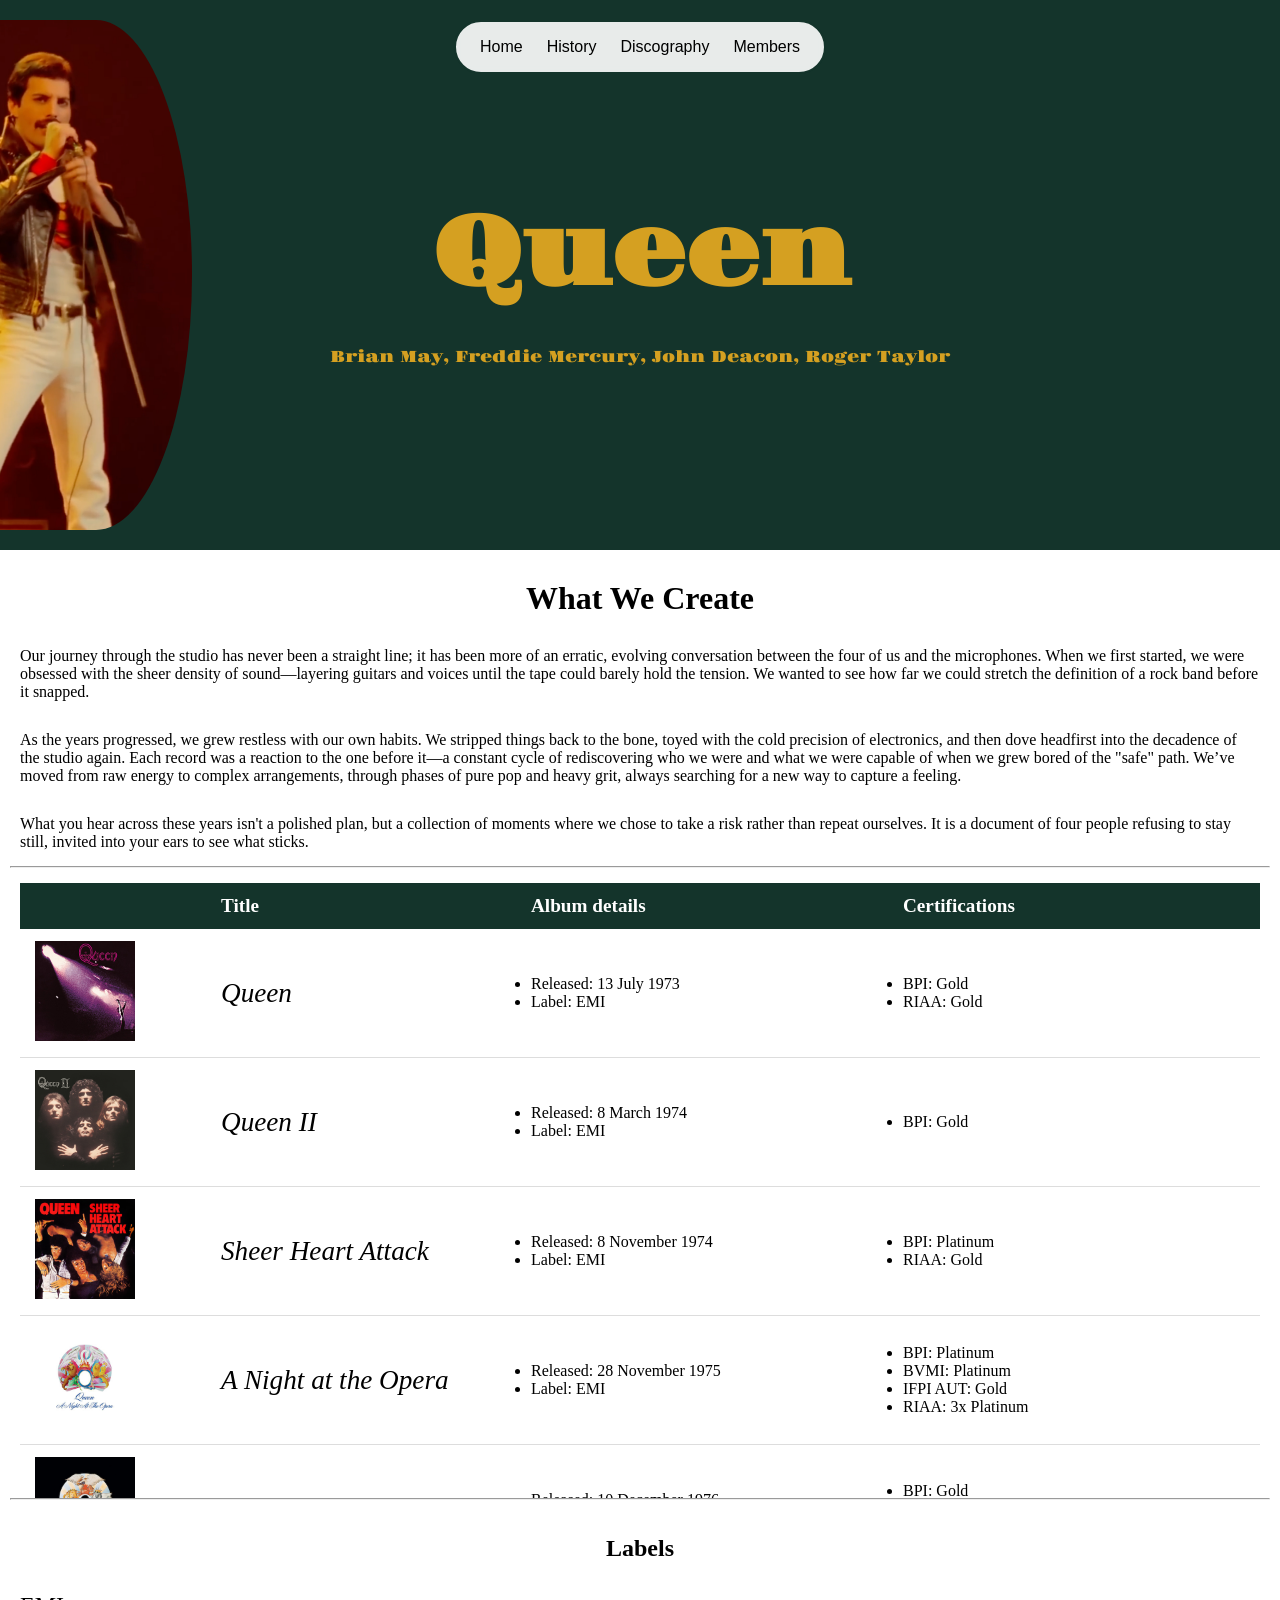
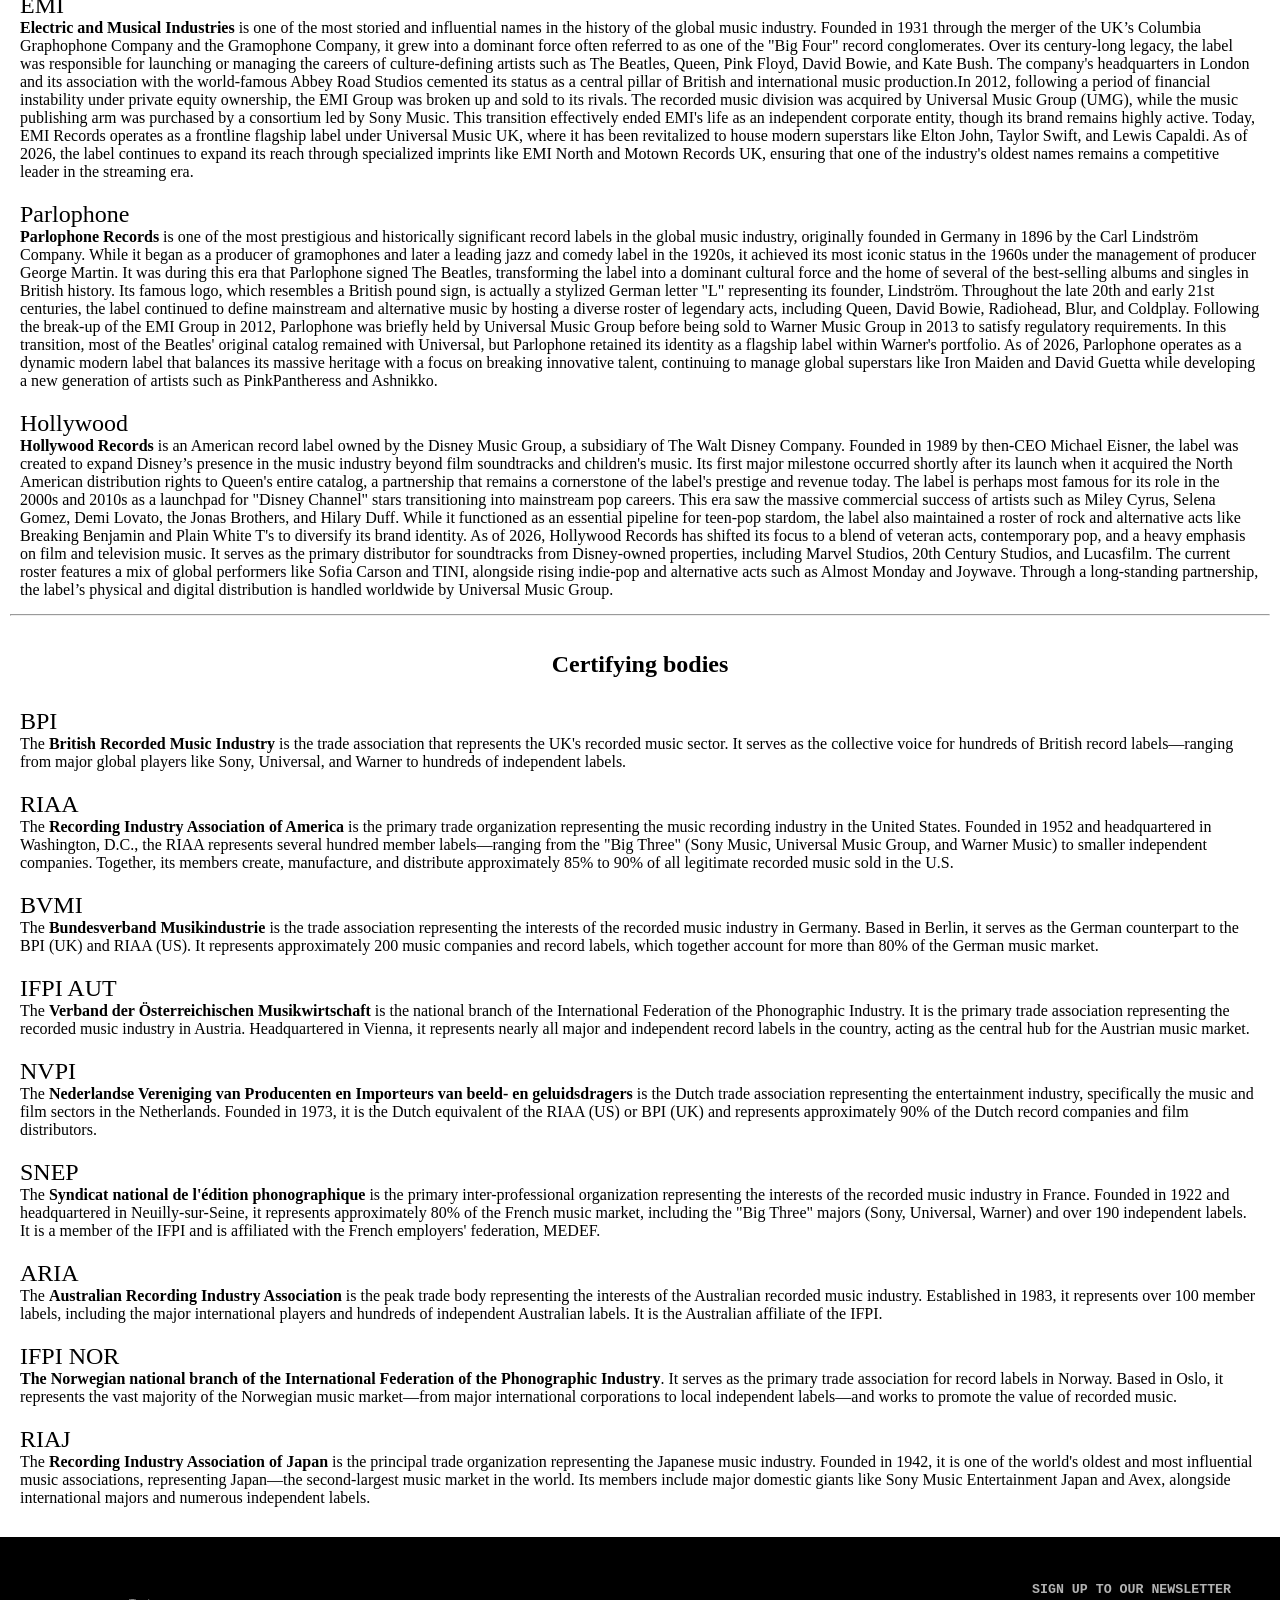
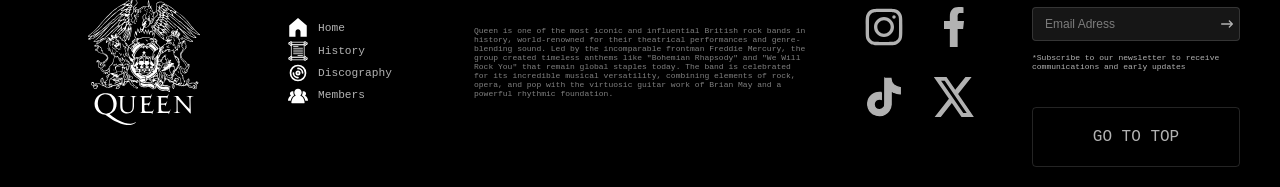
==== discography.html @ 7a5565c1 "History cotent added" ====
<!DOCTYPE html>
<html lang="en">

<head>
    <meta charset="UTF-8">
    <meta name="viewport" content="width=device-width, initial-scale=1.0">
    <link rel="stylesheet" href="css/hfnstyle.css">
    <link rel="stylesheet" href="css/disc.css">
    <link rel="shortcut icon" href="img/logo.svg" type="image/svg">
    <title>Home</title>
</head>

<body>
    <header id="top">
        <nav>
            <a href="index.html">Home</a>
            <a href="history.html">History</a>
            <a href="discography.html">Discography</a>
            <a href="members.html">Members</a>
        </nav>
        <div class="sideblock lstb">
            <video autoplay loop playsinline poster="img/lftposter.png">
                <source src="img/lft.webm" type="video/webm">
            </video>
        </div>
        <div id="headblock">
            <div id="centerheader">
                <h1 id="queen">
                    Queen
                </h1>
                <div class="headtxt">
                    Brian May, Freddie Mercury, John Deacon, Roger Taylor
                </div>
            </div>
        </div>
        <div class="sideblock rstb">
            <video autoplay loop playsinline poster="img/rgtposter.png">
                <source src="img/rgt.webm" type="video/webm">
            </video>
        </div>
    </header>
    <main>
        <h1 class="padding-element">What We Create</h1>
        <p class="padding-element">
            Our journey through the studio has never been a straight line; it has been more of an erratic, evolving
            conversation between the four of us and the microphones. When we first started, we were obsessed with the
            sheer density of sound—layering guitars and voices until the tape could barely hold the tension. We wanted
            to see how far we could stretch the definition of a rock band before it snapped.
        </p>
        <p class="padding-element">
            As the years progressed, we grew restless with our own habits. We stripped things back to the bone, toyed
            with the cold precision of electronics, and then dove headfirst into the decadence of the studio again. Each
            record was a reaction to the one before it—a constant cycle of rediscovering who we were and what we were
            capable of when we grew bored of the "safe" path. We’ve moved from raw energy to complex arrangements,
            through phases of pure pop and heavy grit, always searching for a new way to capture a feeling.
        </p>
        <p class="padding-element">
            What you hear across these years isn't a polished plan, but a collection of moments where we chose to take a
            risk rather than repeat ourselves. It is a document of four people refusing to stay still, invited into your
            ears to see what sticks.
        </p>
        <hr>
        <div class="padding-element table-wrapper">
            <table class="table__discography">
                <thead>
                    <tr>
                        <th></th>
                        <th>Title</th>
                        <th>Album details</th>
                        <th>Certifications</th>
                    </tr>
                </thead>
                <tbody>
                    <tr>
                        <td><img src="img/album_covers/queen.png" alt="Queen album cover" class="album_covers"></td>
                        <td><em>Queen</em></td>
                        <td>
                            <ul>
                                <li>Released: 13 July 1973</li>
                                <li>Label: <a href="#emi">EMI</a></li>
                            </ul>
                        </td>
                        <td>
                            <ul>
                                <li><a href="#bpi">BPI</a>: Gold</li>
                                <li><a href="#riaa">RIAA</a>: Gold</li>
                            </ul>
                        </td>
                    </tr>
                    <tr>
                        <td><img src="img/album_covers/queen2.jpg" alt="Queen 2 album cover" class="album_covers"></td>
                        <td><em>Queen II</em></td>
                        <td>
                            <ul>
                                <li>Released: 8 March 1974</li>
                                <li>Label: <a href="#emi">EMI</a></li>
                            </ul>
                        </td>
                        <td>
                            <ul>
                                <li><a href="#bpi">BPI</a>: Gold</li>
                            </ul>
                        </td>
                    </tr>
                    <tr>
                        <td><img src="img/album_covers/sheer_heart_attack.png" alt="Sheer Heart Attack album cover" class="album_covers"></td>
                        <td><em>Sheer Heart Attack</em></td>
                        <td>
                            <ul>
                                <li>Released: 8 November 1974</li>
                                <li>Label: <a href="#emi">EMI</a></li>
                            </ul>
                        </td>
                        <td>
                            <ul>
                                <li><a href="#bpi">BPI</a>: Platinum</li>
                                <li><a href="#riaa">RIAA</a>: Gold</li>
                            </ul>
                        </td>
                    </tr>
                    <tr>
                        <td><img src="img/album_covers/a_light_at_the_opera.png" alt="A Night at the Opera album cover" class="album_covers"></td>
                        <td><em>A Night at the Opera</em></td>
                        <td>
                            <ul>
                                <li>Released: 28 November 1975</li>
                                <li>Label: <a href="#emi">EMI</a></li>
                            </ul>
                        </td>
                        <td>
                            <ul>
                                <li><a href="#bpi">BPI</a>: Platinum</li>
                                <li><a href="#bvmi">BVMI</a>: Platinum</li>
                                <li><a href="#ifpiaut">IFPI AUT</a>: Gold</li>
                                <li><a href="#riaa">RIAA</a>: 3x Platinum</li>
                            </ul>
                        </td>
                    </tr>
                    <tr>
                        <td><img src="img/album_covers/a_day_at_the_races.jpg" alt="A Day at the Races album cover" class="album_covers"></td>
                        <td><em>A Day at the Races</em></td>
                        <td>
                            <ul>
                                <li>Released: 10 December 1976</li>
                                <li>Label: <a href="#emi">EMI</a></li>
                            </ul>
                        </td>
                        <td>
                            <ul>
                                <li><a href="#bpi">BPI</a>: Gold</li>
                                <li><a href="#bvmi">BVMI</a>: Gold</li>
                                <li><a href="#riaa">RIAA</a>: Platinum</li>
                            </ul>
                        </td>
                    </tr>
                    <tr>
                        <td><img src="img/album_covers/queen_news_of_the_world.png" alt="News of the World album cover" class="album_covers"></td>
                        <td><em>News of the World</em></td>
                        <td>
                            <ul>
                                <li>Released: 28 October 1977</li>
                                <li>Label: <a href="#emi">EMI</a></li>
                            </ul>
                        </td>
                        <td>
                            <ul>
                                <li><a href="#bpi">BPI</a>: Gold</li>
                                <li><a href="#bvmi">BVMI</a>: Platinum</li>
                                <li><a href="#nvpi">NVPI</a>: Platinum</li>
                                <li><a href="#riaa">RIAA</a>: 4x Platinum</li>
                                <li><a href="#snep">SNEP</a>: Gold</li>
                            </ul>
                        </td>
                    </tr>
                    <tr>
                        <td><img src="img/album_covers/jazz.png" alt="Jazz album cover" class="album_covers"></td>
                        <td><em>Jazz</em></td>
                        <td>
                            <ul>
                                <li>Released: 10 November 1978</li>
                                <li>Label: <a href="#emi">EMI</a></li>
                            </ul>
                        </td>
                        <td>
                            <ul>
                                <li><a href="#bpi">BPI</a>: Gold</li>
                                <li><a href="#bvmi">BVMI</a>: Gold</li>
                                <li><a href="#ifpiaut">IFPI AUT</a>: Gold</li>
                                <li><a href="#nvpi">NVPI</a>: Platinum</li>
                                <li><a href="#riaa">RIAA</a>: Gold</li>
                                <li><a href="#snep">SNEP</a>: Gold</li>
                            </ul>
                        </td>
                    </tr>
                    <tr>
                        <td><img src="img/album_covers/the_game.png" alt="The Game album cover" class="album_covers"></td>
                        <td><em>The Game</em></td>
                        <td>
                            <ul>
                                <li>Released: 30 June 1980</li>
                                <li>Label: <a href="#emi">EMI</a></li>
                            </ul>
                        </td>
                        <td>
                            <ul>
                                <li><a href="#bpi">BPI</a>: Gold</li>
                                <li><a href="#bvmi">BVMI</a>: Gold</li>
                                <li><a href="#ifpiaut">IFPI AUT</a>: Gold</li>
                                <li><a href="#nvpi">NVPI</a>: Gold</li>
                                <li><a href="riaa">RIAA</a>: 4x Platinum</li>
                            </ul>
                        </td>
                    </tr>
                    <tr>
                        <td><img src="img/album_covers/flash_gordon.png" alt="Flash Gordon album cover" class="album_covers"></td>
                        <td><em>Flash Gordon</em></td>
                        <td>
                            <ul>
                                <li>Released: 8 December 1980</li>
                                <li>Label: <a href="#emi">EMI</a></li>
                            </ul>
                        </td>
                        <td>
                            <ul>
                                <li><a href="#bpi">BPI</a>: Gold</li>
                            </ul>
                        </td>
                    </tr>
                    <tr>
                        <td><img src="img/album_covers/hot_space.png" alt="Hot Space album cover" class="album_covers"></td>
                        <td><em>Hot Space</em></td>
                        <td>
                            <ul>
                                <li>Released: 4 May 1982</li>
                                <li>Label: <a href="#emi">EMI</a></li>
                            </ul>
                        </td>
                        <td>
                            <ul>
                                <li><a href="#bpi">BPI</a>: Gold</li>
                                <li><a href="#ifpiaut">IFPI AUT</a>: Gold</li>
                                <li><a href="#riaa">RIAA</a>: Gold</li>
                            </ul>
                        </td>
                    </tr>
                    <tr>
                        <td><img src="img/album_covers/the_works.png" alt="The Works album cover" class="album_covers"></td>
                        <td><em>The Works</em></td>
                        <td>
                            <ul>
                                <li>Released: 27 February 1984</li>
                                <li>Label: <a href="#emi">EMI</a></li>
                            </ul>
                        </td>
                        <td>
                            <ul>
                                <li><a href="#bpi">BPI</a>: Platinum</li>
                                <li><a href="#bvmi">BVMI</a>: Platinum</li>
                                <li><a href="#ifpiaut">IFPI AUT</a>: Platinum</li>
                                <li><a href="#nvpi">NVPI</a>: Gold</li>
                                <li><a href="#riaa">RIAA</a>: Gold</li>
                            </ul>
                        </td>
                    </tr>
                    <tr>
                        <td><img src="img/album_covers/a_kind_of_magic.png" alt="A Kind of Magic album cover" class="album_covers"></td>
                        <td><em>A Kind of Magic</em></td>
                        <td>
                            <ul>
                                <li>Released: 2 June 1986</li>
                                <li>Label: <a href="#emi">EMI</a></li>
                            </ul>
                        </td>
                        <td>
                            <ul>
                                <li><a href="#bpi">BPI</a>: 2x Platinum</li>
                                <li><a href="#bvmi">BVMI</a>: 3x Gold</li>
                                <li><a href="#ifpiaut">IFPI AUT</a>: Platinum</li>
                                <li><a href="#riaa">RIAA</a>: Gold</li>
                                <li><a href="#snep">SNEP</a>: Gold</li>
                            </ul>
                        </td>
                    </tr>
                    <tr>
                        <td><img src="img/album_covers/the_miracle.png" alt="The Miracle album cover" class="album_covers"></td>
                        <td><em>The Miracle</em></td>
                        <td>
                            <ul>
                                <li>Released: 22 May 1989</li>
                                <li>Label: <a href="#parlophone">Parlophone</a></li>
                            </ul>
                        </td>
                        <td>
                            <ul>
                                <li><a href="#bpi">BPI</a>: Platinum</li>
                                <li><a href="#bvmi">BVMI</a>: Platinum</li>
                                <li><a href="#ifpiaut">IFPI AUT</a>: Gold</li>
                                <li><a href="#nvpi">NVPI</a>: Platinum</li>
                                <li><a href="#snep">SNEP</a>: Gold</li>
                            </ul>
                        </td>
                    </tr>
                    <tr>
                        <td><img src="img/album_covers/innuendo.png" alt="Innuendo album cover" class="album_covers"></td>
                        <td><em>Innuendo</em></td>
                        <td>
                            <ul>
                                <li>Released: 4 February 1991</li>
                                <li>Label: <a href="#parlophone">Parlophone</a>, <a href="#hollywood">Hollywood</a></li>
                            </ul>
                        </td>
                        <td>
                            <ul>
                                <li><a href="#bpi">BPI</a>: Platinum</li>
                                <li><a href="#bvmi">BVMI</a>: Platinum</li>
                                <li><a href="#ifpiaut">IFPI AUT</a>: Platinum</li>
                                <li><a href="#nvpi">NVPI</a>: Platinum</li>
                                <li><a href="#riaa">RIAA</a>: Gold</li>
                                <li><a href="#snep">SNEP</a>: Platinum</li>
                            </ul>
                        </td>
                    </tr>
                    <tr>
                        <td><img src="img/album_covers/madeinheaven.jpg" alt="Made in Heaven album cover" class="album_covers"></td>
                        <td><em>Made in Heaven</em></td>
                        <td>
                            <ul>
                                <li>Released: 6 November 1995</li>
                                <li>Label: <a href="#parlophone">Parlophone</a>, <a href="#hollywood">Hollywood</a></li>
                            </ul>
                        </td>
                        <td>
                            <ul>
                                <li><a href="#bpi">BPI</a>: 4x Platinum</li>
                                <li><a href="#aria">ARIA</a>: Platinum</li>
                                <li><a href="#bvmi">BVMI</a>: 3x Platinum</li>
                                <li><a href="#ifpiaut">IFPI AUT</a>: 2x Platinum</li>
                                <li><a href="#ifpinor">IFPI NOR</a>: Plaitinum</li>
                                <li><a href="#nvpi">NVPI</a>: 2x Platinum</li>
                                <li><a href="#riaa">RIAA</a>: Gold</li>
                                <li><a href="#riaj">RIAJ</a>: Platinum</li>
                                <li><a href="#snep">SNEP</a>: 2x Platinum</li>
                            </ul>
                        </td>
                    </tr>
                </tbody>
            </table>
        </div>
        <hr style="margin-bottom: 20px;">
        <h2 class="padding-element">Labels</h2>
        <dl class="padding-element">
            <dt id="emi">EMI</dt>
            <dd>
                <b>Electric and Musical Industries</b> is one of the most storied and influential names in the
                history of the global music industry. Founded in 1931 through the merger of the UK’s Columbia
                Graphophone Company and the Gramophone Company, it grew into a dominant force often referred to as one
                of the "Big Four" record conglomerates. Over its century-long legacy, the label was responsible for
                launching or managing the careers of culture-defining artists such as The Beatles, Queen, Pink Floyd,
                David Bowie, and Kate Bush. The company's headquarters in London and its association with the
                world-famous Abbey Road Studios cemented its status as a central pillar of British and international
                music production.In 2012, following a period of financial instability under private equity ownership,
                the EMI Group was broken up and sold to its rivals. The recorded music division was acquired by
                Universal Music Group (UMG), while the music publishing arm was purchased by a consortium led by Sony
                Music. This transition effectively ended EMI's life as an independent corporate entity, though its brand
                remains highly active. Today, EMI Records operates as a frontline flagship label under Universal Music
                UK, where it has been revitalized to house modern superstars like Elton John, Taylor Swift, and Lewis
                Capaldi. As of 2026, the label continues to expand its reach through specialized imprints like EMI North
                and Motown Records UK, ensuring that one of the industry's oldest names remains a competitive leader in
                the streaming era.
            </dd>
            <dt id="parlophone">Parlophone</dt>
            <dd>
                <b>Parlophone Records</b> is one of the most prestigious and historically significant record labels in the
                global music industry, originally founded in Germany in 1896 by the Carl Lindström Company. While it
                began as a producer of gramophones and later a leading jazz and comedy label in the 1920s, it achieved
                its most iconic status in the 1960s under the management of producer George Martin. It was during this
                era that Parlophone signed The Beatles, transforming the label into a dominant cultural force and the
                home of several of the best-selling albums and singles in British history. Its famous logo, which
                resembles a British pound sign, is actually a stylized German letter "L" representing its founder,
                Lindström. Throughout the late 20th and early 21st centuries, the label continued to define mainstream
                and alternative music by hosting a diverse roster of legendary acts, including Queen, David Bowie,
                Radiohead, Blur, and Coldplay. Following the break-up of the EMI Group in 2012, Parlophone was briefly
                held by Universal Music Group before being sold to Warner Music Group in 2013 to satisfy regulatory
                requirements. In this transition, most of the Beatles' original catalog remained with Universal, but
                Parlophone retained its identity as a flagship label within Warner's portfolio. As of 2026, Parlophone
                operates as a dynamic modern label that balances its massive heritage with a focus on breaking
                innovative talent, continuing to manage global superstars like Iron Maiden and David Guetta while
                developing a new generation of artists such as PinkPantheress and Ashnikko.
            </dd>
            <dt id="hollywood">Hollywood</dt>
            <dd>
                <b>Hollywood Records</b> is an American record label owned by the Disney Music Group, a subsidiary of The Walt
                Disney Company. Founded in 1989 by then-CEO Michael Eisner, the label was created to expand Disney’s
                presence in the music industry beyond film soundtracks and children's music. Its first major milestone
                occurred shortly after its launch when it acquired the North American distribution rights to Queen's
                entire catalog, a partnership that remains a cornerstone of the label's prestige and revenue today. The
                label is perhaps most famous for its role in the 2000s and 2010s as a launchpad for "Disney Channel"
                stars transitioning into mainstream pop careers. This era saw the massive commercial success of artists
                such as Miley Cyrus, Selena Gomez, Demi Lovato, the Jonas Brothers, and Hilary Duff. While it functioned
                as an essential pipeline for teen-pop stardom, the label also maintained a roster of rock and
                alternative acts like Breaking Benjamin and Plain White T's to diversify its brand identity. As of 2026,
                Hollywood Records has shifted its focus to a blend of veteran acts, contemporary pop, and a heavy
                emphasis on film and television music. It serves as the primary distributor for soundtracks from
                Disney-owned properties, including Marvel Studios, 20th Century Studios, and Lucasfilm. The current
                roster features a mix of global performers like Sofia Carson and TINI, alongside rising indie-pop and
                alternative acts such as Almost Monday and Joywave. Through a long-standing partnership, the label’s
                physical and digital distribution is handled worldwide by Universal Music Group.
            </dd>
        </dl>
        <hr style="margin-bottom: 20px;">
        <h2 class="padding-element">Certifying bodies</h2>
        <dl class="padding-element">
            <dt id="bpi">BPI</dt>
            <dd>The <b>British Recorded Music Industry</b> is the trade association that represents the UK's recorded
                music
                sector. It serves as the collective voice for hundreds of British record labels—ranging from major
                global players like Sony, Universal, and Warner to hundreds of independent labels.
            </dd>
            <dt id="riaa">RIAA</dt>
            <dd>
                The <b>Recording Industry Association of America</b> is the primary trade organization representing the
                music recording industry in the United States. Founded in 1952 and headquartered in Washington, D.C.,
                the RIAA represents several hundred member
                labels—ranging from the "Big Three" (Sony Music, Universal Music Group, and Warner Music) to smaller
                independent companies. Together, its members create, manufacture, and distribute approximately 85% to
                90% of all legitimate recorded music sold in the U.S.
            </dd>
            <dt id="bvmi">BVMI</dt>
            <dd>
                The <b>Bundesverband Musikindustrie</b> is the trade association representing the interests of the
                recorded music industry in Germany. Based in Berlin, it serves as the German counterpart to the BPI (UK)
                and RIAA (US). It represents
                approximately 200 music companies and record labels, which together account for more than 80% of the
                German music market.
            </dd>
            <dt id="ifpiaut">IFPI AUT</dt>
            <dd>
                The <b>Verband der Österreichischen Musikwirtschaft</b> is the national branch of the International
                Federation
                of the Phonographic Industry. It is the primary trade association representing the recorded music
                industry in Austria. Headquartered in Vienna, it represents nearly all major and independent record
                labels in the country,
                acting as the central hub for the Austrian music market.
            </dd>
            <dt id="nvpi">NVPI</dt>
            <dd>
                The <b>Nederlandse Vereniging van Producenten en Importeurs van beeld- en geluidsdragers</b> is the
                Dutch trade association representing the entertainment industry, specifically the music and film sectors
                in the Netherlands. Founded in 1973, it is the Dutch equivalent of the RIAA (US) or BPI (UK) and
                represents approximately
                90% of the Dutch record companies and film distributors.
            </dd>
            <dt id="snep">SNEP</dt>
            <dd>
                The <b>Syndicat national de l'édition phonographique</b> is the primary inter-professional organization
                representing the interests of the recorded music industry in France. Founded in 1922 and headquartered
                in Neuilly-sur-Seine, it represents approximately 80% of the French
                music market, including the "Big Three" majors (Sony, Universal, Warner) and over 190 independent
                labels. It is a member of the IFPI and is affiliated with the French employers' federation, MEDEF.
            </dd>
            <dt id="aria">ARIA</dt>
            <dd>
                The <b>Australian Recording Industry Association</b> is the peak trade body representing the interests
                of the Australian recorded music industry. Established in 1983, it represents over 100 member labels,
                including the major international players and
                hundreds of independent Australian labels. It is the Australian affiliate of the IFPI.
            </dd>
            <dt id="ifpinor">IFPI NOR</dt>
            <dd>
                <b>The Norwegian national branch of the International Federation of the Phonographic Industry</b>. It
                serves as
                the primary trade association for record labels in Norway. Based in Oslo, it represents the vast
                majority of the Norwegian music market—from major international
                corporations to local independent labels—and works to promote the value of recorded music.
            </dd>
            <dt id="riaj">RIAJ</dt>
            <dd>
                The <b>Recording Industry Association of Japan</b> is the principal trade organization representing the
                Japanese music industry. Founded in 1942, it is one of the world's oldest and most influential music
                associations, representing
                Japan—the second-largest music market in the world. Its members include major domestic giants like Sony
                Music Entertainment Japan and Avex, alongside international majors and numerous independent labels.
            </dd>
        </dl>
    </main>
    <footer>
        <div id="logo">
            <img src="img/logo.svg" alt="Queen Logo">
        </div>
        <div id="ftnav">
            <ul>
                <li>
                    <a href="index.html">Home</a>
                </li>
                <li>
                    <a href="history.html">History</a>
                </li>
                <li>
                    <a href="discography.html">Discography</a>
                </li>
                <li>
                    <a href="members.html">Members</a>
                </li>
            </ul>
        </div>
        <div id="ftxt">
            <p>Queen is one of the most iconic and influential British rock bands in history, world-renowned for their
                theatrical performances and genre-blending sound. Led by the incomparable frontman Freddie Mercury, the
                group created timeless anthems like "Bohemian Rhapsody" and "We Will Rock You" that remain global
                staples
                today. The band is celebrated for its incredible musical versatility, combining elements of rock, opera,
                and
                pop with the virtuosic guitar work of Brian May and a powerful rhythmic foundation.</p>
        </div>
        <div id="socialblock">
            <div id="socials">
                <a href="https://www.instagram.com/officialqueenmusic/" target="_blank">
                    <img src="img/logoinst.svg" alt="Icon Instagram">
                </a>
                <a href="https://www.facebook.com/Queen/" target="_blank">
                    <img src="img/logofacebook.svg" alt="Icon Facebook">
                </a>
                <a href="https://www.tiktok.com/@queenofficial" target="_blank">
                    <img src="img/logotiktok.svg" alt="Icon Tiktok">
                </a>
                <a href="https://x.com/QueenWillRock" target="_blank">
                    <img src="img/logox.svg" alt="Icon X">
                </a>
            </div>
        </div>
        <div id="endblock">
            <div id="emform">
                <form>
                    <h5 style="margin-bottom: 10px;">SIGN UP TO OUR NEWSLETTER</h5>
                    <div id="ebox">
                        <input id="emin" type="email" placeholder="Email Adress">
                        <button type="submit" id="embut">

                        </button>
                    </div>
                    <div id="emtext">*Subscribe to our newsletter to receive communications and early updates</div>
                </form>
            </div>
            <div id="backbut">
                <div style="width: fit-content; height: fit-content;">
                    <a href="#top">GO TO TOP</a>
                </div>
            </div>
        </div>
    </footer>
</body>

</html>
---- css/hfnstyle.css ----
@import url('https://fonts.googleapis.com/css2?family=Gravitas+One&display=swap');


main {
    font-family: Cambria, Cochin, Georgia, Times, 'Times New Roman', serif;
    padding: 15px 10px;
}


html {
    scroll-behavior: smooth;
}

* {
    margin: 0;
    padding: 0;
    box-sizing: border-box;
}

a {
    text-decoration: none;
    color: inherit;
}

button {
    background: none;
    border: none;
    cursor: pointer;
}

header {
    width: 100%;
    height: 550px;
    background-color: #14342B;
    padding: 20px 0;
    display: flex;
    justify-content: space-between;
}

#headblock {
    width: 50%;
    height: 100%;
    display: flex;
    justify-content: center;
}

.sideblock {
    width: 25%;
    height: 100%;
    display: flex;
    align-items: center;
    justify-content: center;
    overflow: hidden;
}

.lstb {
    border-radius: 0 80% 80% 0;
}

.rstb {
    border-radius: 80% 0 0 80%;
}

.sideblock video {
    width: 100%;
    height: 100%;
    object-fit: cover;
}

#centerheader {
    box-sizing: content-box;
    align-self: center;
    height: 40%;
    width: 100%;

}
#queen {
    color: #D5A021;
    font-family: 'Gravitas One', serif;
    display: flex;
    align-items: center;
    justify-content: center;
    height: 80%;
    width: 100%;
    font-size: 6em;
}

.headtxt {
    color: #D5A021;
    font-family: 'Gravitas One', serif;
    display: flex;
    align-items: center;
    justify-content: center;
    font-size: 1em;
    width: 100%;
    height: 20%;
    padding: 0 50px 0 50px;
    text-align: center;
}


nav {
    display: flex;
    position: fixed;
    align-items: center;
    gap: 24px;
    border-radius: 9999px;
    padding: 1em 24px;
    left: 50%;
    transform: translateX(-50%);
    font-family: 'Segoe UI', Verdana, sans-serif;
    background-color: rgb(255, 255, 255, 0.9);
    backdrop-filter: blur(4px);
    font-size: 1em;
    border-style: solid;
    border-width: 2px;
    border-color: #14342B;
    z-index: 1000;
}

footer {
    width: 100%;
    height: 200px;
    background-color: black;
    display: flex;
    padding: 20px 20px;
    justify-content: start;
    align-items: center;
    font-family: 'Courier New', Courier, monospace;
    color: #fff;
    flex-direction: row;
}

#logo {
    width: 15%;
    height: 100%;
    display: flex;
    align-items: center;
    justify-content: center;
    padding-left: 20px;
    padding-right: 20px;
}

#logo img {
    width: auto;
    height: 100%;
    object-fit: contain;
}

#ftnav {
    width: 15%;
    height: 100%;
    display: flex;
    align-items: center;
    padding-left: 20px;
    padding-right: 20px;
    line-height: 2.0;
    color: rgb(255, 255, 255, 0.7);
    font-size: 1em;
}

#ftnav li:hover {
    color: #fff;
}


#ftnav ul {
    list-style-type: none;
    padding: 0;
}

#ftnav li {
    position: relative;
    padding-left: 30px;
    display: flex;
    align-items: center;
}

#ftnav li::before {
    content: '';
    position: absolute;
    left: 0;
    height: 20px;
    width: 20px;
    background-size: contain;
    background-repeat: no-repeat;
    background-position: center;
}

#ftnav li:nth-child(1)::before {
    background-image: url(../img/nhome.svg);
}

#ftnav li:nth-child(2)::before {
    background-image: url(../img/nhistory.svg);
}

#ftnav li:nth-child(3)::before {
    background-image: url(../img/ndisc.svg);
}

#ftnav li:nth-child(4)::before {
    background-image: url(../img/nmembers.svg);
}

#ftxt {
    width: 30%;
    height: 100%;
    display: flex;
    align-items: center;
    text-align:start;
    justify-content: center;
    font-size: 0.7em;
    filter: invert(0.5);
    padding-left: 20px;
    padding-right: 20px;
}

#socialblock {
    width: 20%; 
    height: 100%; 
    display: flex; 
    align-items: center; 
    justify-content: center;
    padding-left: 20px;
    padding-right: 20px;
}

#socials {
    display: grid;
    grid-template-columns: repeat(2, 1fr);
    grid-template-rows: repeat(2, 1fr);
    gap: 40px;
    width: fit-content;
}

#socials a {
    display: flex;
    align-content: center;
    justify-content: center;
    width: 40px;
    height: 40px;
    margin: auto;
}

#socials img {
    width: 100%;
    height: 100%;
    filter: invert(0.3);
    transition: filter 0.3s ease;
}

#socials img:hover {
    filter: invert(0);
}

#endblock {
    display: flex;
    align-items: center;
    justify-content: center;
    flex-direction:column;
    height: 100%;
    width: 20%;
    padding-right: 20px;
    padding-left: 20px;
    filter: invert(0.3);
}

#emform {
    display: flex;
    align-items: center;
    justify-content: center;
    height: 70%;
    width: 100%;
}

#emtext {
    font-size: 0.5em;
    object-fit:fill;
}

#backbut {
    display: flex;
    align-items: center;
    justify-content: center;
    height: 30%;
    width: 100%;
    border: 1px solid #ffffff33;
    border-radius: 4px;
    margin-top: 10px;
}

#ebox {
    background: #ffffff1f;
    border: 1px solid #ffffff33;
    border-radius: 4px;
    margin-bottom: 12px;
    display: flex;
    width: 100%;
    align-items: center;
}

#emin {
    padding: 9px 0 9px 12px;
    font-size: 12px;
    color: #fff;
    width: 100%;
    position: relative;
    background-color: transparent;
    border: 0;
}

#embut {
    padding: 10px 12px;
    color: transparent;
    content: '';
    display: block;
    background: url(../img/arrow-right-mini.svg);
    background-position: center;
    background-repeat: no-repeat;
    transition: all 0.3s ease;
}

#embut:hover {
    filter: invert(0.5);
    scale: 1.2;
}

nav a {
    color: black;
    transition: all 0.2s ease;
}

nav a:hover {
    scale: 1.05;
}






@media (max-width: 1300px) {
    #headblock {
        width: 70%;
    }
    .sideblock {
        width: 15%
    }
    footer {
        height: 250px;
    }
    #logo {
        height: 60%;
        width: 20%;
    }
    #ftxt {
        width: 30%;
        font-size: 0.5em;
    }
    #socialblock {
        width: 15%;
    }
    #ftnav {
        font-size: 0.7em;
    }
    #socials {
        gap: 30px
    }
}

@media (max-width: 1000px) {
    #socials {
        grid-template-columns: repeat(1, 1fr);
        gap: 20px;
    }
    #socials a {
        width: 30px;
        height: 30px;
    }
    #ftnav {
        width: 20%;
    }
    #ftext {
        width: 25%;
    }
}

@media (max-width: 768px) {
    header {
        height: 500px;
    }
    #queen {
        font-size: 3.5em;
    }
    .headtxt {
        font-size: 0.7em;
    }
    nav {
        font-size: 0.8em;
    }

    footer {
        height: auto;
        display: grid;
        grid-template-columns: 1fr 1fr 1fr 1fr;
        grid-template-areas: 
            "logo nav soc end"
            "text text text text";
        padding: 10px 10px;
        justify-content: center;
    }
    #logo {
        width: 100%;
        height: auto;
        padding: 10px 10px;
        justify-content: center;
        grid-area: logo;
    }
    #logo img {
        height:90px;
        width: auto;
    }
    #ftnav {
        width: 100%;
        height: auto;
        padding: 10px 10px;
        grid-area: nav;
        font-size: 0.8em;
    }
    #ftxt {
        width: 100%;
        height: auto;
        padding: 10px 10px;
        grid-area: text;
        font-size: 0.6em;
    }
    #socialblock {
        width: 100%;
        height: auto;
        padding: 10px 10px;
        grid-area: soc;
    }
    #socials {
        grid-template-columns: repeat(2, 1fr);
        gap: 25px;
    }
    #socials a {
        width: 30px;
        height: 30px;
    }
    #endblock {
        width: 100%;
        height: auto;
        padding: 10px 10px;
        grid-area: end;
    }
}

@media (max-width: 480px) {
    header {
        height: 200px;
    }
    #queen {
        font-size: 2em;
    }
    .headtxt {
        font-size: 0.5em;
        padding: 0 10px 0 10px;
    }
    .sideblock {
        display: none;
    }
    #headblock {
        width: 100%; 
        height: 70%;
        margin-top: 10%;
    }
    nav {
        font-size: 0.6em;
    }
    #centerheader {
        height: 60%;
    }
    footer {
        height: auto;
        display: grid;
        grid-template-columns: 1fr 1fr;
        grid-template-areas: 
            "logo nav"
            "end soc"
            "text text";
        padding: 10px 10px;
        justify-content: center;
    }
    #logo {
        width: 100%;
        height: auto;
        padding: 10px 10px;
        justify-content: center;
        grid-area: logo;
    }
    #logo img {
        height:90px;
        width: auto;
    }
    #ftnav {
        width: 100%;
        height: auto;
        padding: 10px 10px;
        grid-area: nav;
        font-size: 0.8em;
    }
    #ftxt {
        width: 100%;
        height: auto;
        padding: 10px 10px;
        grid-area: text;
        font-size: 0.6em;
    }
    #socialblock {
        width: 100%;
        height: auto;
        padding: 10px 10px;
        grid-area: soc;
    }
    #socials {
        grid-template-columns: repeat(2, 1fr);
        gap: 35px;
    }
    #socials a {
        width: 30px;
        height: 30px;
    }
    #endblock {
        width: 100%;
        height: auto;
        padding: 10px 10px;
        grid-area: end;
    }
}
---- css/disc.css ----
main .padding-element {
    padding: 15px 10px;
}

main h1, h2 {
    text-align: center;
}

.table-wrapper {
    height: 70vh;
    overflow-x: auto;
}

.table__discography {
    border-collapse: collapse;
    table-layout: fixed;
    width: 100%;
    min-width: 400px;
}

.table__discography thead tr {
    background-color: #14342B; 
    color: #ffffff;
    text-align: left;
    font-size: 1.2rem;
    font-weight: bold;
}

.table__discography th,
.table__discography td {
    padding: 12px 15px; 
}

.table__discography tbody tr {
    border-bottom: 1px solid #dddddd; 
}

.table__discography tbody tr, img {
    transition: all 0.4s ease;
}

.table__discography tbody tr:hover {
    background-color: #E1E2EF;
    cursor: pointer;
}

.table__discography tbody tr:hover img {
    scale: 1.15;
}

.table__discography td:nth-child(2) {
    font-size: 1.7rem;
}

.table__discography a:hover {
    text-decoration: underline;
}

.table__discography th:nth-child(1) { width: 15%; } 
.table__discography th:nth-child(2) { width: 25%; } 
.table__discography th:nth-child(3) { width: 30%; } 
.table__discography th:nth-child(4) { width: 30%; } 

dt {
    font-size: 1.5rem;
}

dd {
    padding-bottom: 20px;
}

dd:last-of-type {
    padding: 0;
}

dt[id] {
    scroll-margin-top: 200px; 
}

.album_covers {
    width: 100px;
    height: 100px;
}
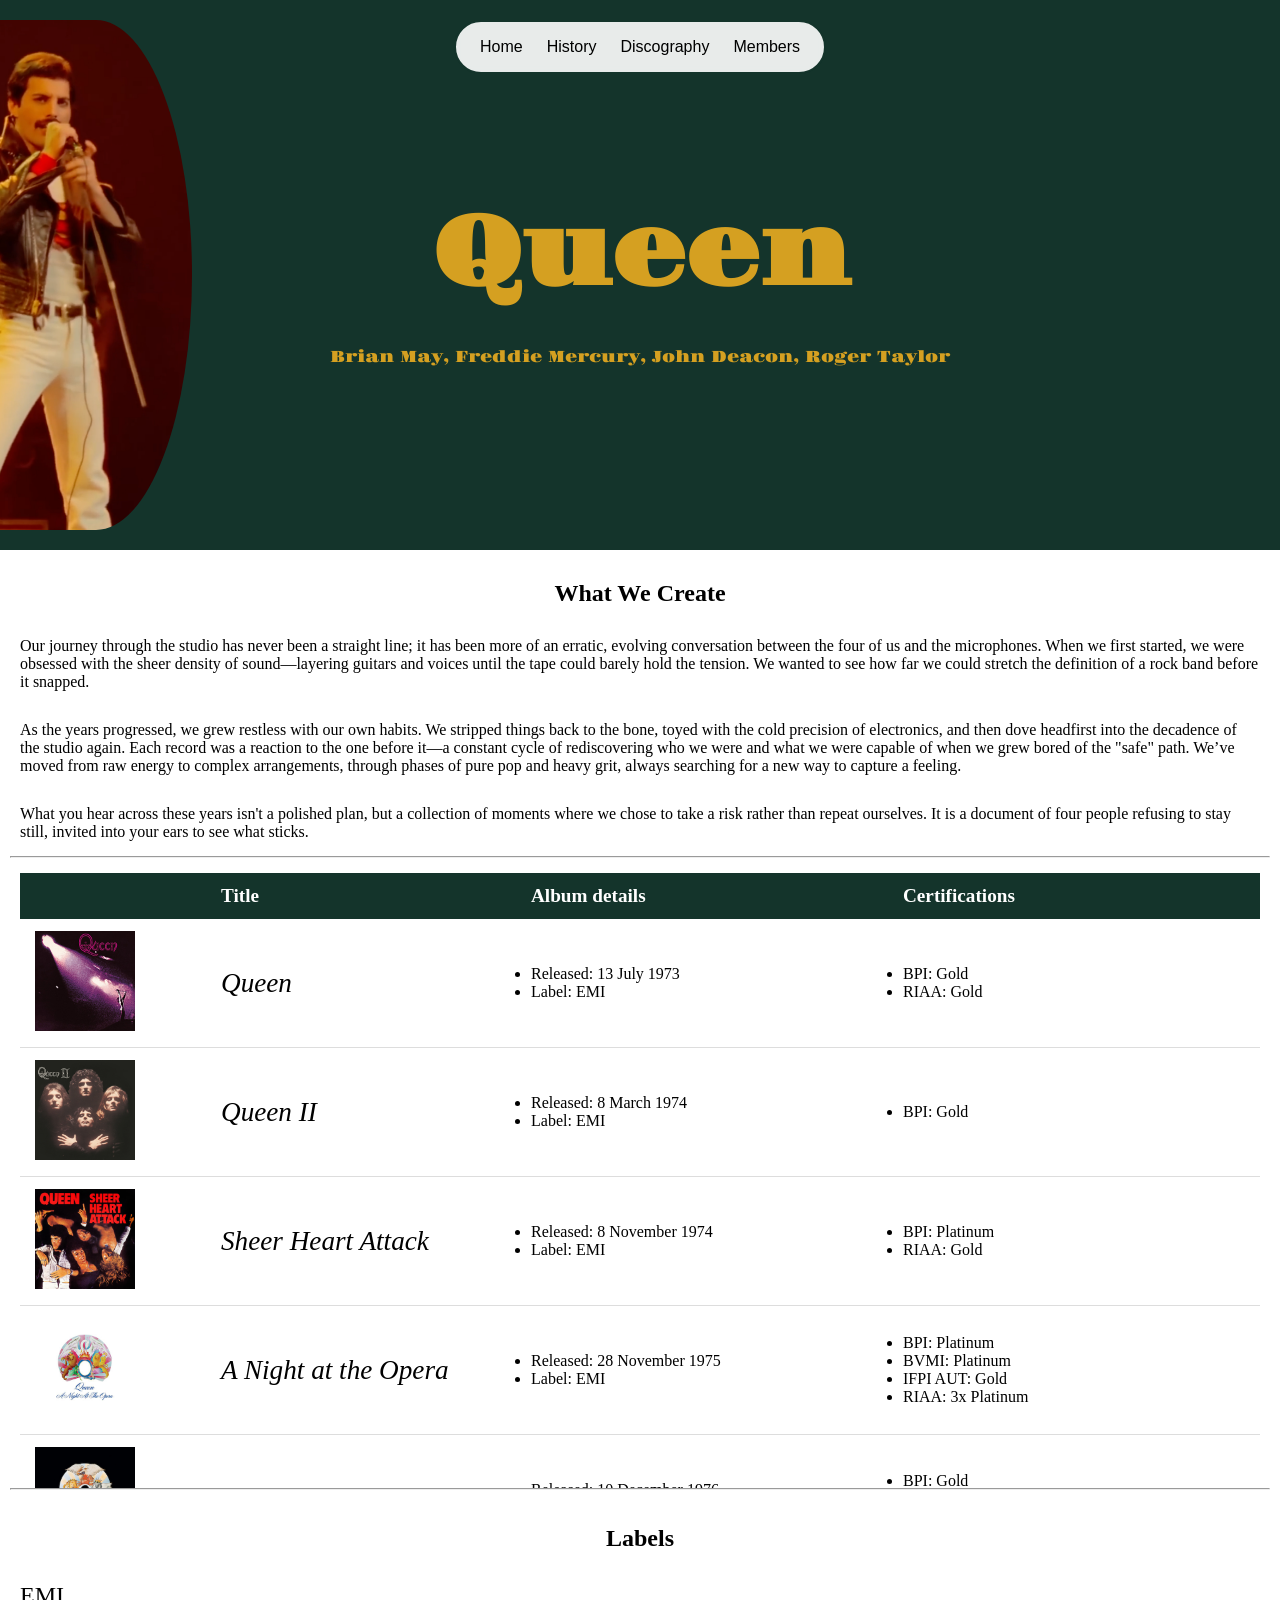
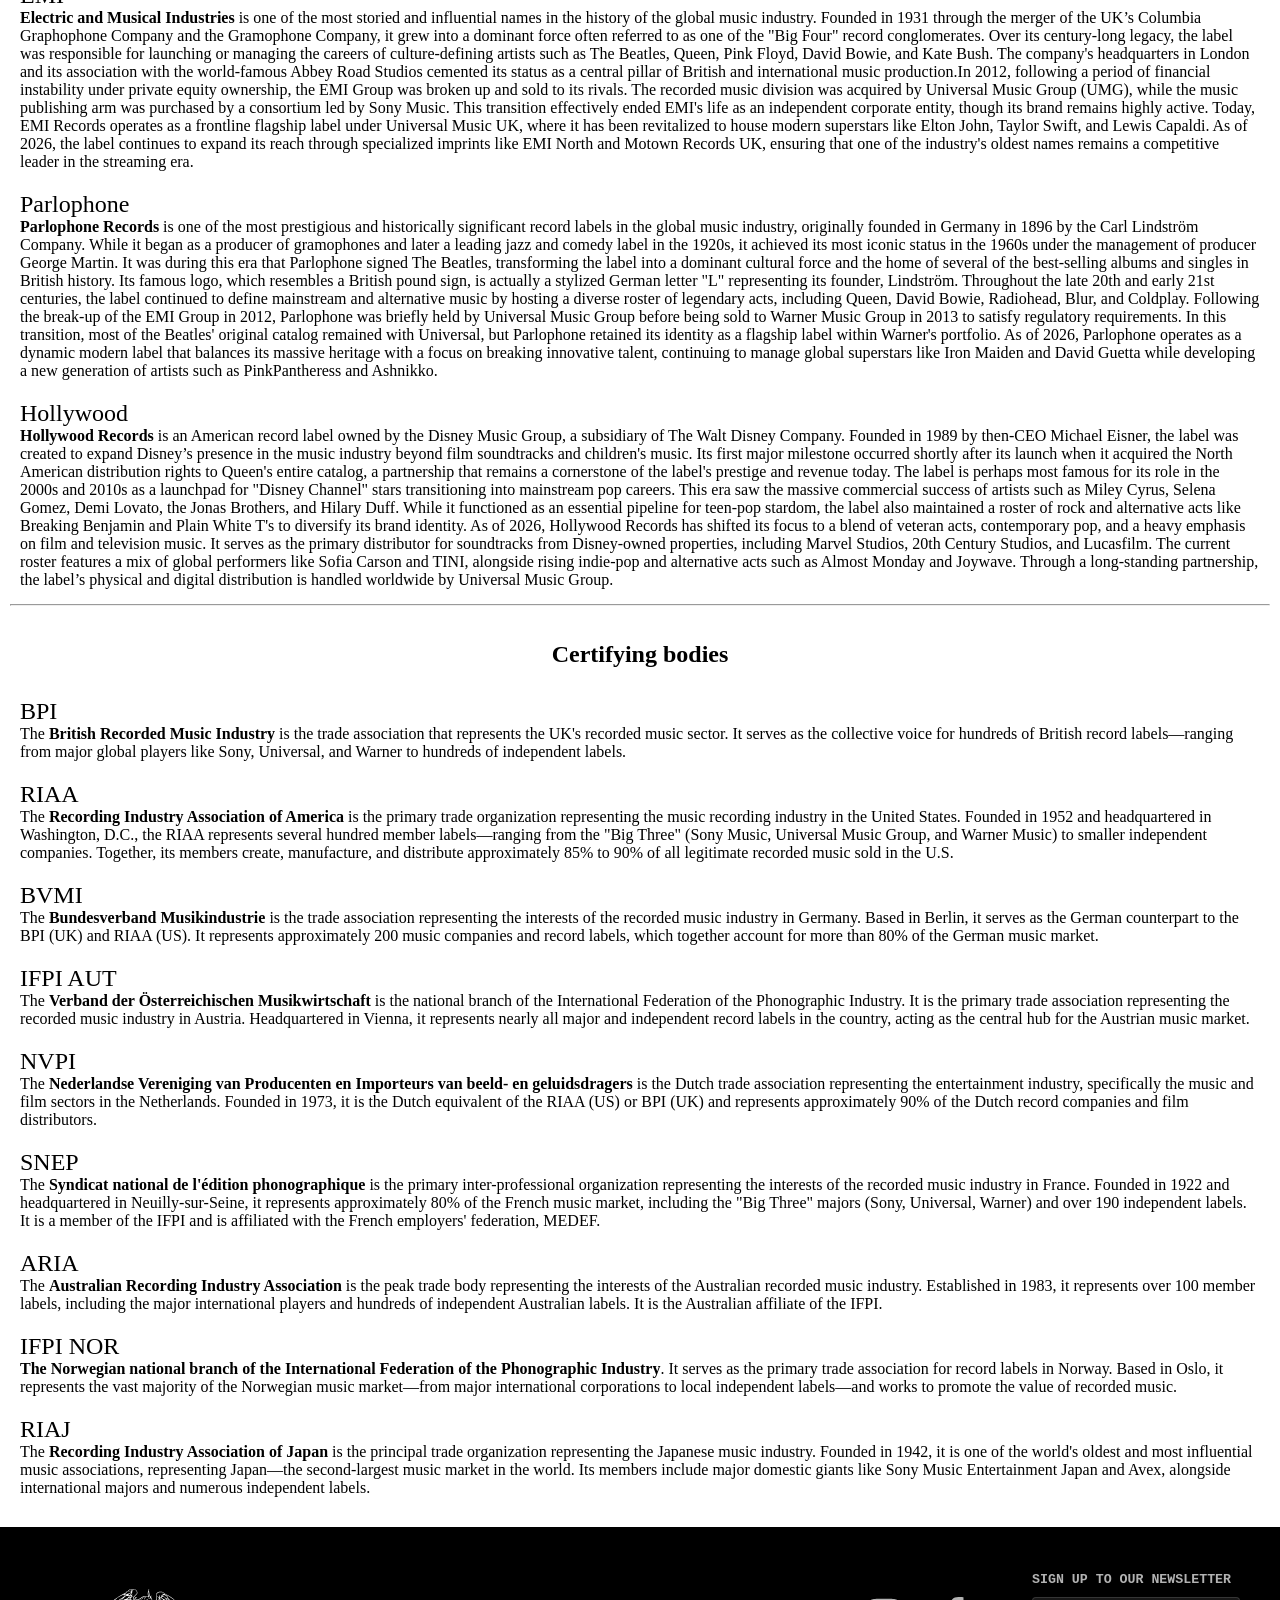
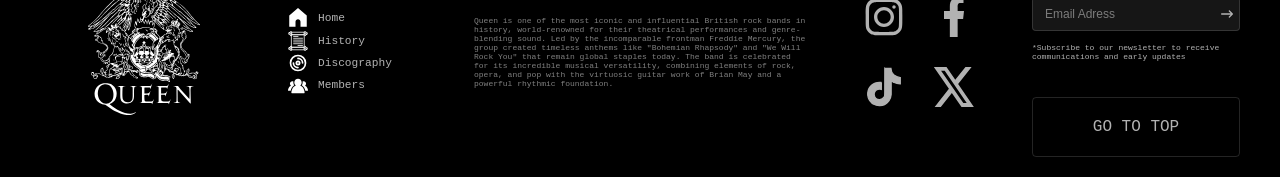
==== commit bf8590f5: "SEO edits ('h1' problem)" ====
--- a/discography.html
+++ b/discography.html
@@ -40,7 +40,7 @@
         </div>
     </header>
     <main>
-        <h1 class="padding-element">What We Create</h1>
+        <h2 class="padding-element">What We Create</h2>
         <p class="padding-element">
             Our journey through the studio has never been a straight line; it has been more of an erratic, evolving
             conversation between the four of us and the microphones. When we first started, we were obsessed with the
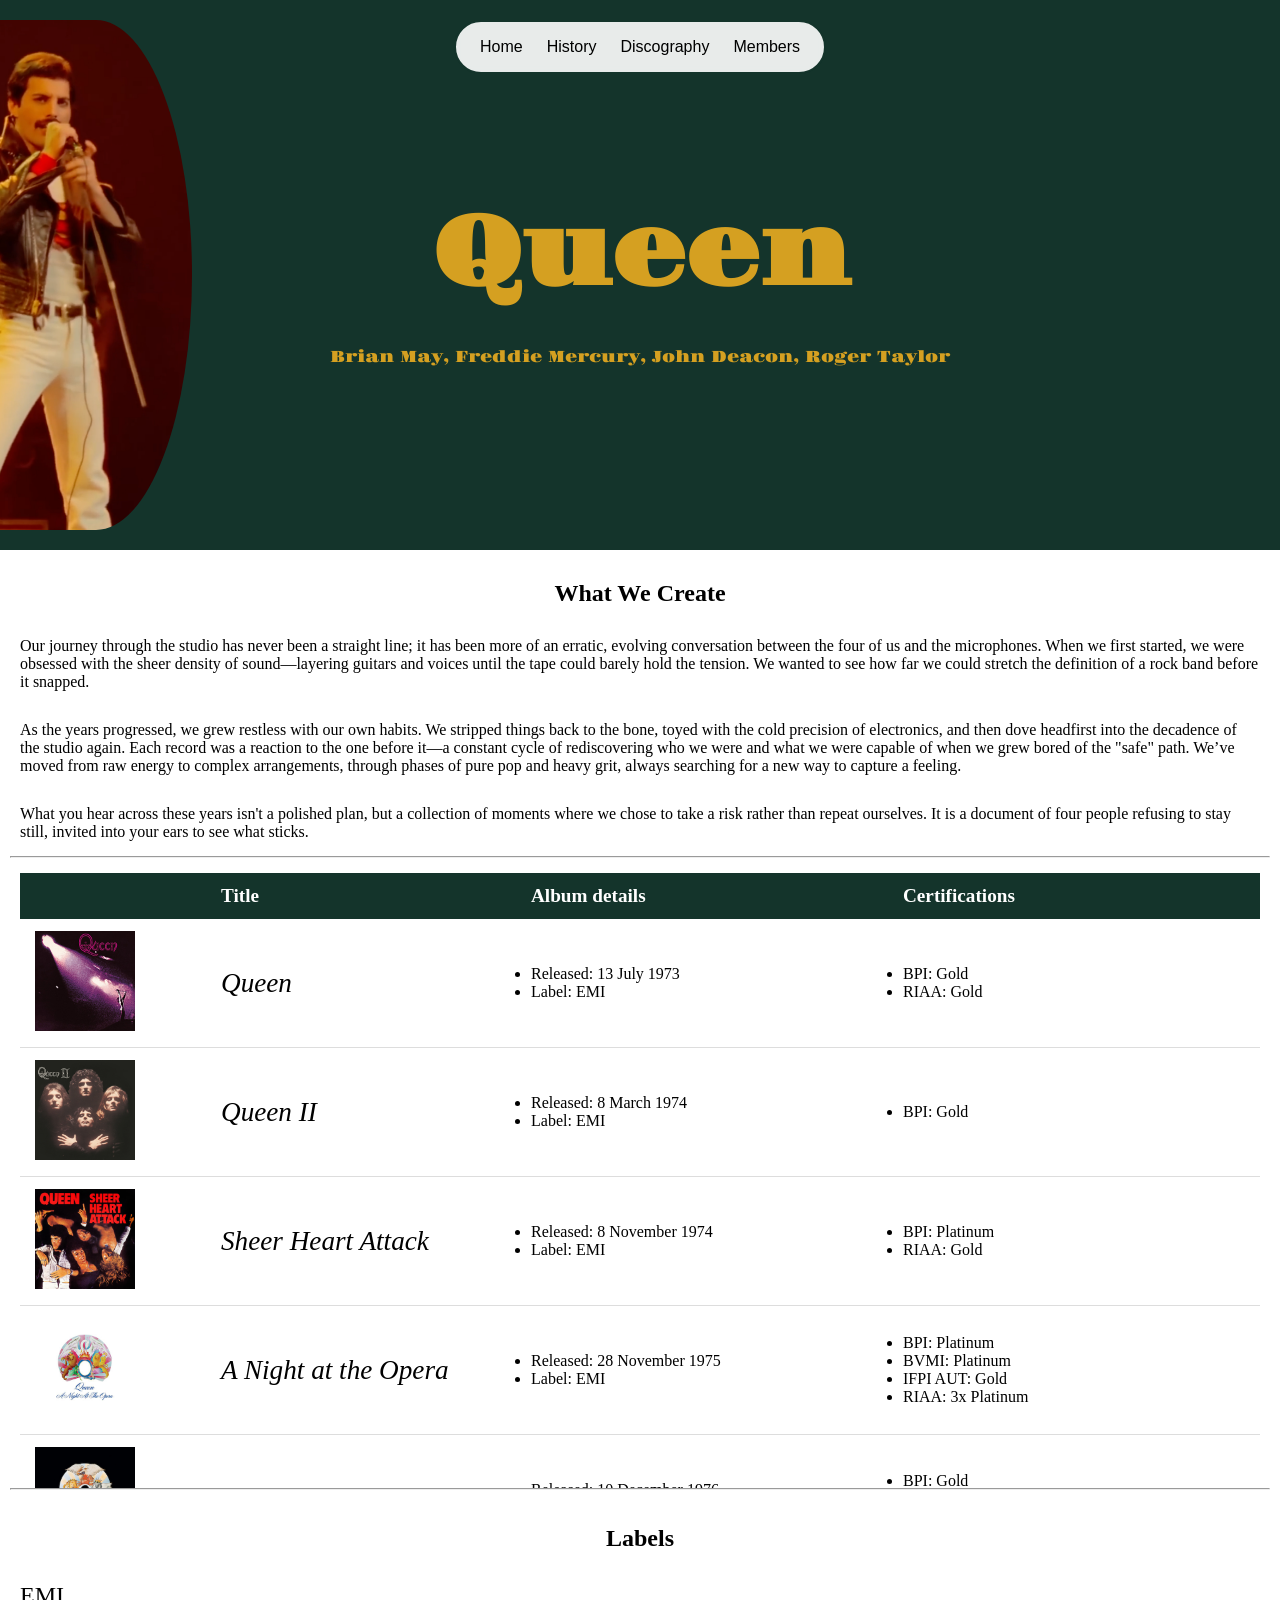
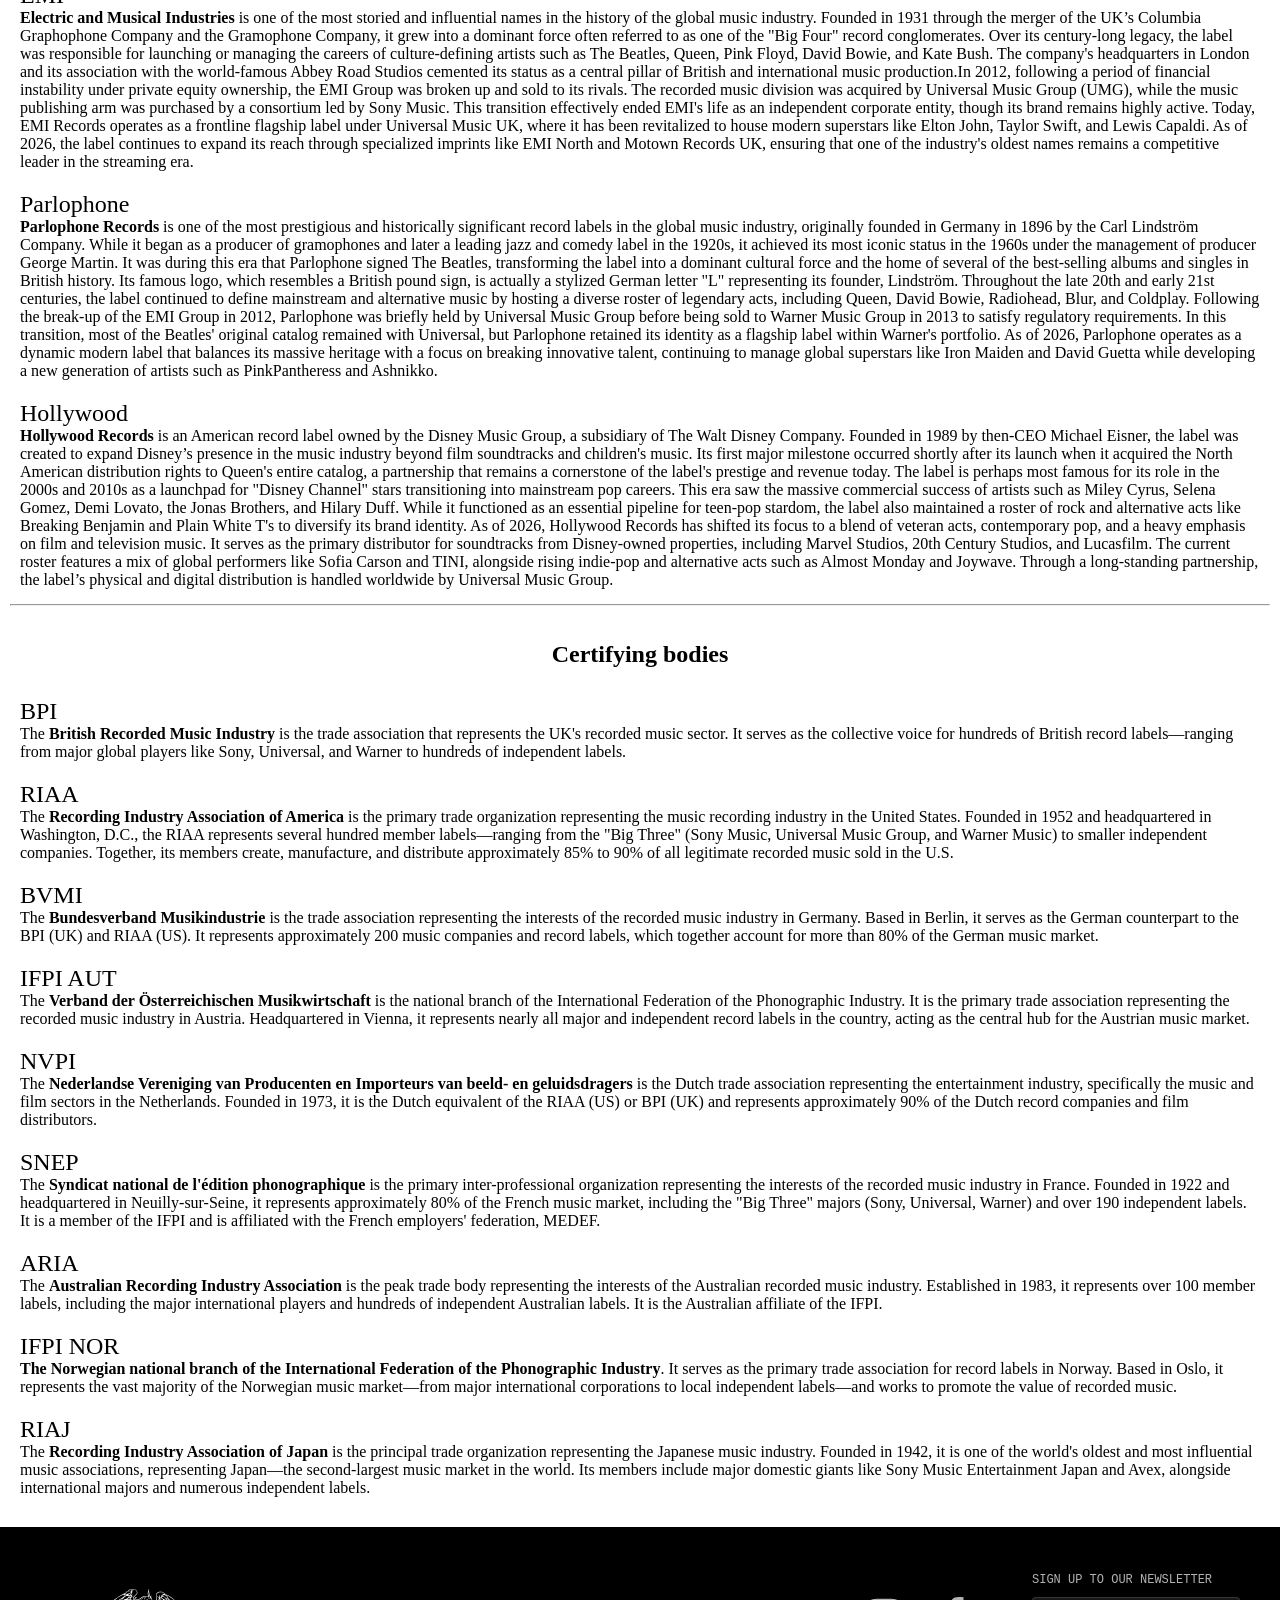
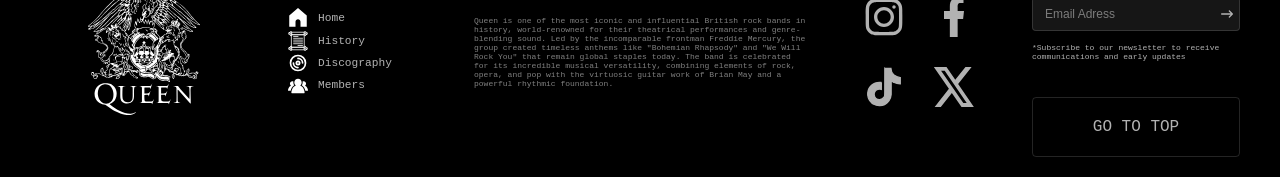
==== commit 25160992: "SEO edits (robots.txt, sitemap and h5 problems)" ====
--- a/discography.html
+++ b/discography.html
@@ -7,7 +7,8 @@
     <link rel="stylesheet" href="css/hfnstyle.css">
     <link rel="stylesheet" href="css/disc.css">
     <link rel="shortcut icon" href="img/logo.svg" type="image/svg">
-    <title>Home</title>
+    <title>Discography | Queen: The Ultimate Fan Site</title>
+    <link rel="canonical" href="https://olzyz.github.io/queen/index.html">
 </head>
 
 <body>
@@ -531,7 +532,7 @@
         <div id="endblock">
             <div id="emform">
                 <form>
-                    <h5 style="margin-bottom: 10px;">SIGN UP TO OUR NEWSLETTER</h5>
+                    <p style="margin-bottom: 10px; font-size: 12px;">SIGN UP TO OUR NEWSLETTER</p>
                     <div id="ebox">
                         <input id="emin" type="email" placeholder="Email Adress">
                         <button type="submit" id="embut">
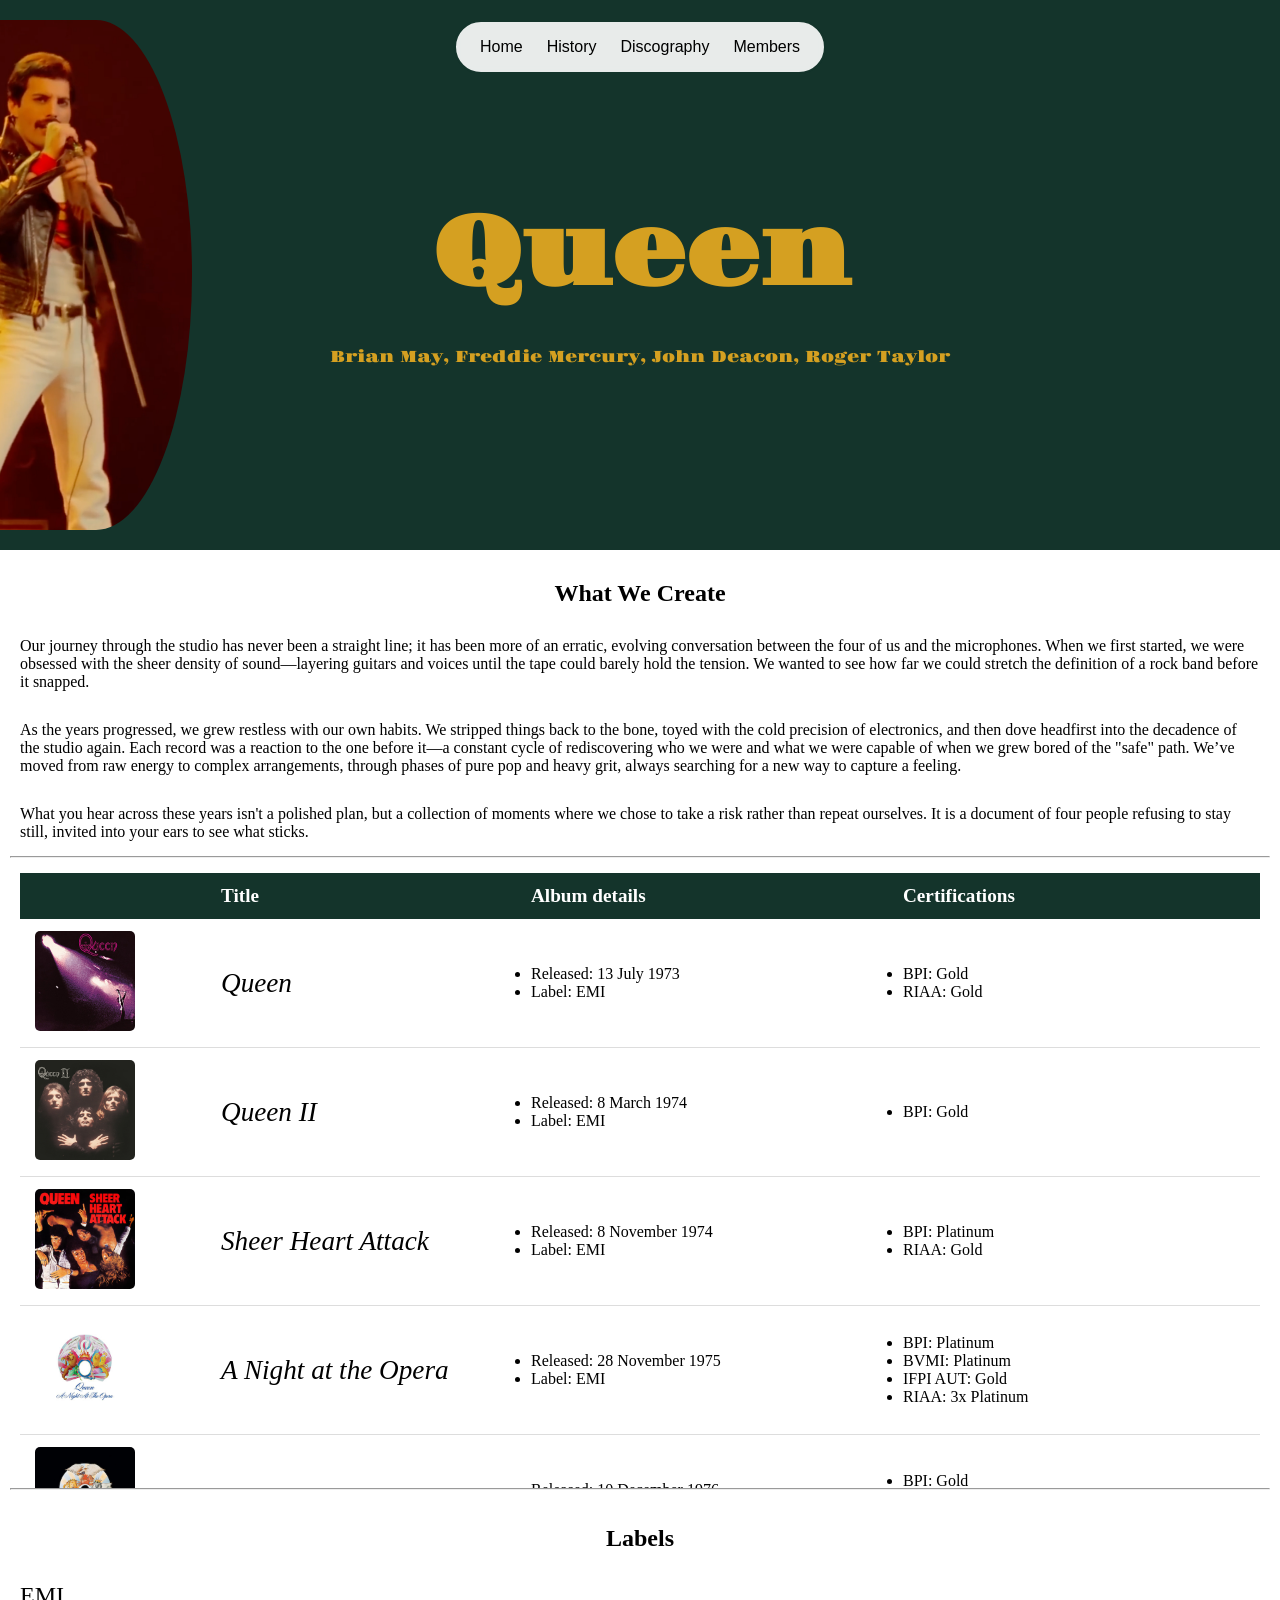
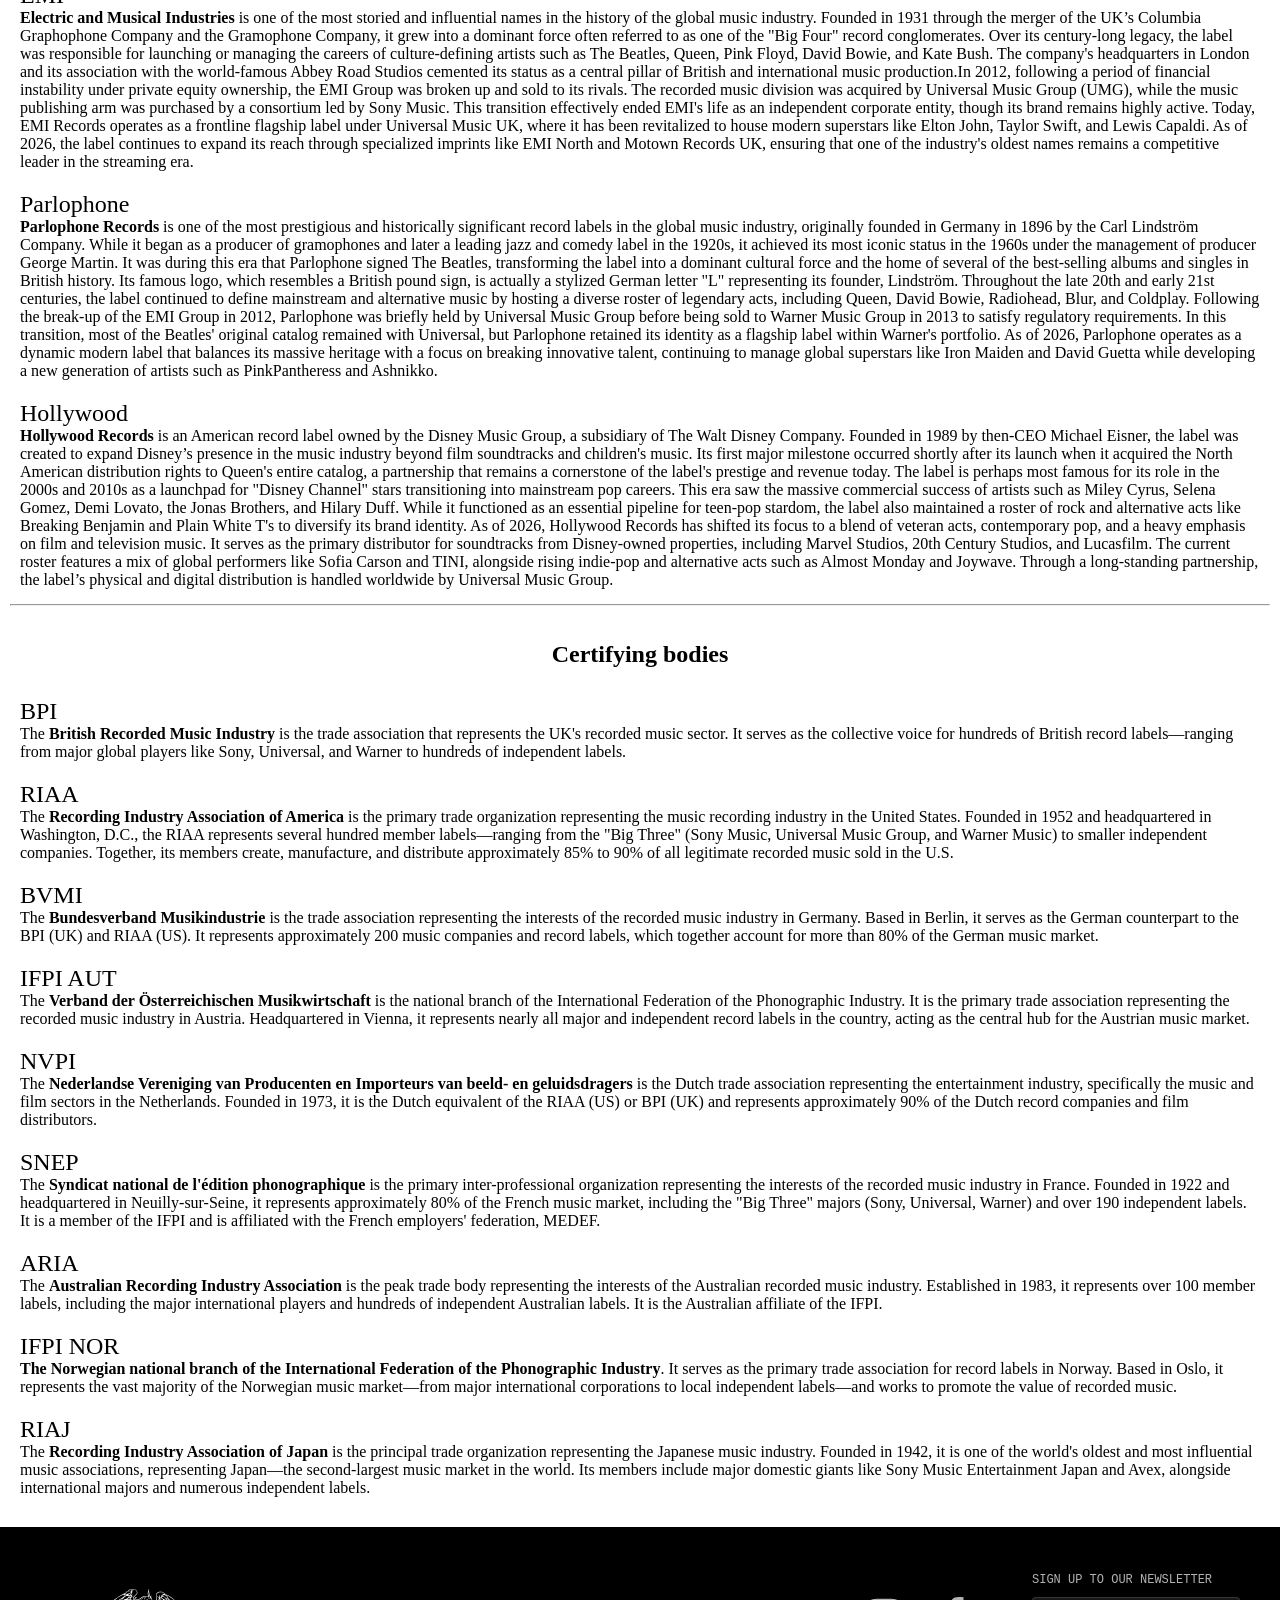
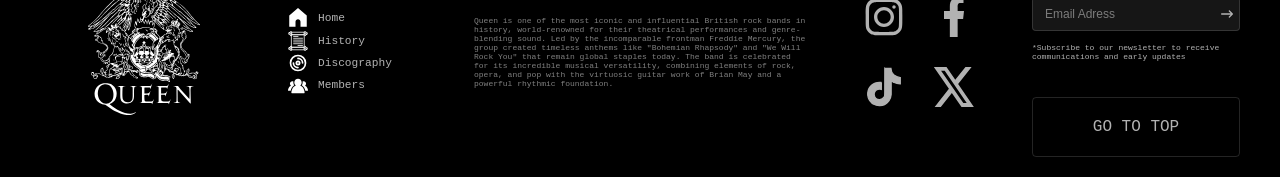
==== commit b7b679db: "Discography content" ====
--- a/discography.html
+++ b/discography.html
@@ -41,6 +41,321 @@
         </div>
     </header>
     <main>
+        <div class="modal" id="modal1">
+            <div class="modal-window">
+                <img src="img/album_covers/queen.png">
+                <h2>Queen</h2>
+                <h3>1973</h3>
+                <div class="modal-window-btn_grp">
+                    <a href="https://open.spotify.com/album/763x2B8AWacqWDjP9KjM5l?autoplay=true" target="_blank">
+                        <button id="spotify"></button>
+                    </a>
+                    <a href="https://music.youtube.com/playlist?list=OLAK5uy_m0IGatGb6L2C7B6clFAETJr-en1rWFUsI" target="_blank">
+                        <button id="yt"></button>
+                    </a>
+                    <a href="https://music.apple.com/cz/album/queen/1440814788" target="_blank">
+                        <button id="apple"></button>
+                    </a>
+                </div>
+            </div>
+            <div class="js-close-modal">
+                Close
+            </div>
+        </div>
+        <div class="modal" id="modal2">
+            <div class="modal-window">
+                <img src="img/album_covers/queen2.jpg">
+                <h2>Queen II</h2>
+                <h3>1974</h3>
+                <div class="modal-window-btn_grp">
+                    <a href="https://open.spotify.com/album/0NouBnbXRJKFWzm9LwCW0K?autoplay=true" target="_blank">
+                        <button id="spotify"></button>
+                    </a>
+                    <a href="https://music.youtube.com/playlist?list=OLAK5uy_ktzm0pPtVnMm1p9puS6dtduVgKuQhxLFQ" target="_blank">
+                        <button id="yt"></button>
+                    </a>
+                    <a href="https://music.apple.com/cz/album/queen-ii-deluxe-edition/1441458110" target="_blank">
+                        <button id="apple"></button>
+                    </a>
+                </div>
+            </div>
+            <div class="js-close-modal">
+                Close
+            </div>
+        </div>
+        <div class="modal" id="modal3">
+            <div class="modal-window">
+                <img src="img/album_covers/sheer_heart_attack.png">
+                <h2>Sheer Heart Attack</h2>
+                <h3>1974</h3>
+                <div class="modal-window-btn_grp">
+                    <a href="https://open.spotify.com/album/1Gnrd76EubInPV4KjOJ1Zr?autoplay=true" target="_blank">
+                        <button id="spotify"></button>
+                    </a>
+                    <a href="https://music.youtube.com/playlist?list=OLAK5uy_lSOX_7qkHmgWHD-Z_0SH8VkoySmLEgQ3E" target="_blank">
+                        <button id="yt"></button>
+                    </a>
+                    <a href="https://music.apple.com/cz/album/sheer-heart-attack/1440854178" target="_blank">
+                        <button id="apple"></button>
+                    </a>
+                </div>
+            </div>
+            <div class="js-close-modal">
+                Close
+            </div>
+        </div>
+        <div class="modal" id="modal4">
+            <div class="modal-window">
+                <img src="img/album_covers/a_light_at_the_opera.png">
+                <h2>A Night at the Opera</h2>
+                <h3>1975</h3>
+                <div class="modal-window-btn_grp">
+                    <a href="https://open.spotify.com/album/75eP8LZolyNBpqIRyB5pvB?autoplay=true" target="_blank">
+                        <button id="spotify"></button>
+                    </a>
+                    <a href="https://music.youtube.com/playlist?list=OLAK5uy_koCc1kMUgallTkTpmwe9CW6WjHFfUmX54" target="_blank">
+                        <button id="yt"></button>
+                    </a>
+                    <a href="https://music.apple.com/cz/album/a-night-at-the-opera/1440854433" target="_blank">
+                        <button id="apple"></button>
+                    </a>
+                </div>
+            </div>
+            <div class="js-close-modal">
+                Close
+            </div>
+        </div>
+        <div class="modal" id="modal5">
+            <div class="modal-window">
+                <img src="img/album_covers/a_day_at_the_races.jpg">
+                <h2>A Day at the Races</h2>
+                <h3>1976</h3>
+                <div class="modal-window-btn_grp">
+                    <a href="https://open.spotify.com/album/3hfcNo7WWy1Z1ie0nJ8PRy?autoplay=tru" target="_blank">
+                        <button id="spotify"></button>
+                    </a>
+                    <a href="https://music.youtube.com/playlist?list=OLAK5uy_k_Jfe-SaDtUk0kAtswGnZMB_XrIHxlWKo" target="_blank">
+                        <button id="yt"></button>
+                    </a>
+                    <a href="https://music.apple.com/cz/album/a-day-at-the-races-deluxe-edition/1441457943" target="_blank">
+                        <button id="apple"></button>
+                    </a>
+                </div>
+            </div>
+            <div class="js-close-modal">
+                Close
+            </div>
+        </div>
+        <div class="modal" id="modal6">
+            <div class="modal-window">
+                <img src="img/album_covers/queen_news_of_the_world.png">
+                <h2>News of the World</h2>
+                <h3>1977</h3>
+                <div class="modal-window-btn_grp">
+                    <a href="https://open.spotify.com/album/7tB40pGzj6Tg0HePj2jWZt?autoplay=true" target="_blank">
+                        <button id="spotify"></button>
+                    </a>
+                    <a href="https://music.youtube.com/playlist?list=OLAK5uy_mepzJYHmqw6Ey4F8YVyHaTDex4RRO1ohE" target="_blank">
+                        <button id="yt"></button>
+                    </a>
+                    <a href="https://music.apple.com/cz/album/news-of-the-world/1440831124" target="_blank">
+                        <button id="apple"></button>
+                    </a>
+                </div>
+            </div>
+            <div class="js-close-modal">
+                Close
+            </div>
+        </div>
+        <div class="modal" id="modal7">
+            <div class="modal-window">
+                <img src="img/album_covers/jazz.png">
+                <h2>Jazz</h2>
+                <h3>1978</h3>
+                <div class="modal-window-btn_grp">
+                    <a href="https://open.spotify.com/album/2yuTRGIackbcReLUXOYBqU?autoplay=true" target="_blank">
+                        <button id="spotify"></button>
+                    </a>
+                    <a href="https://music.youtube.com/playlist?list=OLAK5uy_l4MfRf8TyvLQUuJNpQmMJ7dt0uYXAiPPw" target="_blank">
+                        <button id="yt"></button>
+                    </a>
+                    <a href="https://music.apple.com/cz/album/jazz-deluxe-edition/1441457371" target="_blank">
+                        <button id="apple"></button>
+                    </a>
+                </div>
+            </div>
+            <div class="js-close-modal">
+                Close
+            </div>
+        </div>
+        <div class="modal" id="modal8">
+            <div class="modal-window">
+                <img src="img/album_covers/the_game.png">
+                <h2>The Game</h2>
+                <h3>1980</h3>
+                <div class="modal-window-btn_grp">
+                    <a href="https://open.spotify.com/album/58alCatewkjNm9IM1Ucj67?autoplay=true" target="_blank">
+                        <button id="spotify"></button>
+                    </a>
+                    <a href="https://music.youtube.com/playlist?list=OLAK5uy_mupS0Ux_gZ9LIVT0RR4IO-ovT4IZOCHwo" target="_blank">
+                        <button id="yt"></button>
+                    </a>
+                    <a href="https://music.apple.com/cz/album/the-game/1440830358" target="_blank">
+                        <button id="apple"></button>
+                    </a>
+                </div>
+            </div>
+            <div class="js-close-modal">
+                Close
+            </div>
+        </div>
+        <div class="modal" id="modal9">
+            <div class="modal-window">
+                <img src="img/album_covers/flash_gordon.png">
+                <h2>Flash Gordon</h2>
+                <h3>1980</h3>
+                <div class="modal-window-btn_grp">
+                    <a href="https://open.spotify.com/album/4r9kNse038AoF2KfbqPUOS?autoplay=true" target="_blank">
+                        <button id="spotify"></button>
+                    </a>
+                    <a href="https://music.youtube.com/playlist?list=OLAK5uy_klE1H9FwHmVUVjGV_UvV9dpA13Q03QkuE" target="_blank">
+                        <button id="yt"></button>
+                    </a>
+                    <a href="https://music.apple.com/cz/album/flash-gordon-original-soundtrack-music-by-queen/1442442818" target="_blank">
+                        <button id="apple"></button>
+                    </a>
+                </div>
+            </div>
+            <div class="js-close-modal">
+                Close
+            </div>
+        </div>
+        <div class="modal" id="modal10">
+            <div class="modal-window">
+                <img src="img/album_covers/hot_space.png">
+                <h2>Hot Space</h2>
+                <h3>1982</h3>
+                <div class="modal-window-btn_grp">
+                    <a href="https://open.spotify.com/album/7zdLRBTgDed30srnelpP7Q?autoplay=true" target="_blank">
+                        <button id="spotify"></button>
+                    </a>
+                    <a href="https://music.youtube.com/playlist?list=OLAK5uy_lbNz7ME4a1J6vCdgWqDN_44QdwfqMmZ_E" target="_blank">
+                        <button id="yt"></button>
+                    </a>
+                    <a href="https://music.apple.com/cz/album/hot-space-deluxe-edition/1441457468" target="_blank">
+                        <button id="apple"></button>
+                    </a>
+                </div>
+            </div>
+            <div class="js-close-modal">
+                Close
+            </div>
+        </div>
+        <div class="modal" id="modal11">
+            <div class="modal-window">
+                <img src="img/album_covers/the_works.png">
+                <h2>The Works</h2>
+                <h3>1984</h3>
+                <div class="modal-window-btn_grp">
+                    <a href="https://open.spotify.com/album/5RS9xkMuDmeVISqGDBmnSa?autoplay=true" target="_blank">
+                        <button id="spotify"></button>
+                    </a>
+                    <a href="https://music.youtube.com/playlist?list=OLAK5uy_mpq9qD7FuzwNnXAOOxsdfm4z1cvUk_iPU" target="_blank">
+                        <button id="yt"></button>
+                    </a>
+                    <a href="https://music.apple.com/cz/album/the-works/1440815532" target="_blank">
+                        <button id="apple"></button>
+                    </a>
+                </div>
+            </div>
+            <div class="js-close-modal">
+                Close
+            </div>
+        </div>
+        <div class="modal" id="modal12">
+            <div class="modal-window">
+                <img src="img/album_covers/a_kind_of_magic.png">
+                <h2>A Kind of Magic</h2>
+                <h3>1986</h3>
+                <div class="modal-window-btn_grp">
+                    <a href="https://open.spotify.com/album/0pEfDPZko6TnNOgrZMe5nn?autoplay=true" target="_blank">
+                        <button id="spotify"></button>
+                    </a>
+                    <a href="https://music.youtube.com/playlist?list=OLAK5uy_nS-NoNmhTKyeWuTI3hKgrW4ACHRbCU_JM" target="_blank">
+                        <button id="yt"></button>
+                    </a>
+                    <a href="https://music.apple.com/cz/album/a-kind-of-magic-deluxe-edition/1441458908" target="_blank">
+                        <button id="apple"></button>
+                    </a>
+                </div>
+            </div>
+            <div class="js-close-modal">
+                Close
+            </div>
+        </div>
+        <div class="modal" id="modal13">
+            <div class="modal-window">
+                <img src="img/album_covers/the_miracle.png">
+                <h2>The Miracle</h2>
+                <h3>1989</h3>
+                <div class="modal-window-btn_grp">
+                    <a href="https://open.spotify.com/album/3h6SV9wHJtNL1YswZUJs8V?autoplay=true" target="_blank">
+                        <button id="spotify"></button>
+                    </a>
+                    <a href="https://music.youtube.com/playlist?list=OLAK5uy_mzuDCo7M4tZK_jZSvoc7sYwRZHQAhmRMo" target="_blank">
+                        <button id="yt"></button>
+                    </a>
+                    <a href="https://music.apple.com/cz/album/the-miracle/1440813036" target="_blank">
+                        <button id="apple"></button>
+                    </a>
+                </div>
+            </div>
+            <div class="js-close-modal">
+                Close
+            </div>
+        </div>
+        <div class="modal" id="modal14">
+            <div class="modal-window">
+                <img src="img/album_covers/innuendo.png">
+                <h2>Innuendo</h2>
+                <h3>1991</h3>
+                <div class="modal-window-btn_grp">
+                    <a href="https://open.spotify.com/album/5kffKW0sSLo6tkLg1veUGC?autoplay=true" target="_blank">
+                        <button id="spotify"></button>
+                    </a>
+                    <a href="https://music.youtube.com/playlist?list=OLAK5uy_knTJ_CazGe5r64S8TnCMdFVe_0ZU9MMzg" target="_blank">
+                        <button id="yt"></button>
+                    </a>
+                    <a href="https://music.apple.com/cz/album/innuendo-deluxe-edition/1441458190" target="_blank">
+                        <button id="apple"></button>
+                    </a>
+                </div>
+            </div>
+            <div class="js-close-modal">
+                Close
+            </div>
+        </div>
+        <div class="modal" id="modal15">
+            <div class="modal-window">
+                <img src="img/album_covers/madeinheaven.jpg">
+                <h2>Made in Heaven</h2>
+                <h3>1995</h3>
+                <div class="modal-window-btn_grp">
+                    <a href="https://open.spotify.com/album/274tWwrhGJy0IFeMENjWi7?autoplay=true" target="_blank">
+                        <button id="spotify"></button>
+                    </a>
+                    <a href="https://music.youtube.com/playlist?list=OLAK5uy_nDbp26nosqUBYAHf12ZVlfmtU2rDZBdTs" target="_blank">
+                        <button id="yt"></button>
+                    </a>
+                    <a href="https://music.apple.com/cz/album/made-in-heaven-deluxe-edition/1441461589" target="_blank">
+                        <button id="apple"></button>
+                    </a>
+                </div>
+            </div>
+            <div class="js-close-modal">
+                Close
+            </div>
+        </div>
         <h2 class="padding-element">What We Create</h2>
         <p class="padding-element">
             Our journey through the studio has never been a straight line; it has been more of an erratic, evolving
@@ -72,7 +387,7 @@
                     </tr>
                 </thead>
                 <tbody>
-                    <tr>
+                    <tr class="js-open-modal" data-modal="modal1">
                         <td><img src="img/album_covers/queen.png" alt="Queen album cover" class="album_covers"></td>
                         <td><em>Queen</em></td>
                         <td>
@@ -88,7 +403,7 @@
                             </ul>
                         </td>
                     </tr>
-                    <tr>
+                    <tr class="js-open-modal" data-modal="modal2">
                         <td><img src="img/album_covers/queen2.jpg" alt="Queen 2 album cover" class="album_covers"></td>
                         <td><em>Queen II</em></td>
                         <td>
@@ -103,8 +418,9 @@
                             </ul>
                         </td>
                     </tr>
-                    <tr>
-                        <td><img src="img/album_covers/sheer_heart_attack.png" alt="Sheer Heart Attack album cover" class="album_covers"></td>
+                    <tr class="js-open-modal" data-modal="modal3">
+                        <td><img src="img/album_covers/sheer_heart_attack.png" alt="Sheer Heart Attack album cover"
+                                class="album_covers"></td>
                         <td><em>Sheer Heart Attack</em></td>
                         <td>
                             <ul>
@@ -119,8 +435,9 @@
                             </ul>
                         </td>
                     </tr>
-                    <tr>
-                        <td><img src="img/album_covers/a_light_at_the_opera.png" alt="A Night at the Opera album cover" class="album_covers"></td>
+                    <tr class="js-open-modal" data-modal="modal4">
+                        <td><img src="img/album_covers/a_light_at_the_opera.png" alt="A Night at the Opera album cover"
+                                class="album_covers"></td>
                         <td><em>A Night at the Opera</em></td>
                         <td>
                             <ul>
@@ -137,8 +454,9 @@
                             </ul>
                         </td>
                     </tr>
-                    <tr>
-                        <td><img src="img/album_covers/a_day_at_the_races.jpg" alt="A Day at the Races album cover" class="album_covers"></td>
+                    <tr class="js-open-modal" data-modal="modal5">
+                        <td><img src="img/album_covers/a_day_at_the_races.jpg" alt="A Day at the Races album cover"
+                                class="album_covers"></td>
                         <td><em>A Day at the Races</em></td>
                         <td>
                             <ul>
@@ -154,8 +472,9 @@
                             </ul>
                         </td>
                     </tr>
-                    <tr>
-                        <td><img src="img/album_covers/queen_news_of_the_world.png" alt="News of the World album cover" class="album_covers"></td>
+                    <tr class="js-open-modal" data-modal="modal6">
+                        <td><img src="img/album_covers/queen_news_of_the_world.png" alt="News of the World album cover"
+                                class="album_covers"></td>
                         <td><em>News of the World</em></td>
                         <td>
                             <ul>
@@ -173,7 +492,7 @@
                             </ul>
                         </td>
                     </tr>
-                    <tr>
+                    <tr class="js-open-modal" data-modal="modal7">
                         <td><img src="img/album_covers/jazz.png" alt="Jazz album cover" class="album_covers"></td>
                         <td><em>Jazz</em></td>
                         <td>
@@ -193,8 +512,9 @@
                             </ul>
                         </td>
                     </tr>
-                    <tr>
-                        <td><img src="img/album_covers/the_game.png" alt="The Game album cover" class="album_covers"></td>
+                    <tr class="js-open-modal" data-modal="modal8">
+                        <td><img src="img/album_covers/the_game.png" alt="The Game album cover" class="album_covers">
+                        </td>
                         <td><em>The Game</em></td>
                         <td>
                             <ul>
@@ -212,8 +532,9 @@
                             </ul>
                         </td>
                     </tr>
-                    <tr>
-                        <td><img src="img/album_covers/flash_gordon.png" alt="Flash Gordon album cover" class="album_covers"></td>
+                    <tr class="js-open-modal" data-modal="modal9">
+                        <td><img src="img/album_covers/flash_gordon.png" alt="Flash Gordon album cover"
+                                class="album_covers"></td>
                         <td><em>Flash Gordon</em></td>
                         <td>
                             <ul>
@@ -227,8 +548,9 @@
                             </ul>
                         </td>
                     </tr>
-                    <tr>
-                        <td><img src="img/album_covers/hot_space.png" alt="Hot Space album cover" class="album_covers"></td>
+                    <tr class="js-open-modal" data-modal="modal10">
+                        <td><img src="img/album_covers/hot_space.png" alt="Hot Space album cover" class="album_covers">
+                        </td>
                         <td><em>Hot Space</em></td>
                         <td>
                             <ul>
@@ -244,8 +566,9 @@
                             </ul>
                         </td>
                     </tr>
-                    <tr>
-                        <td><img src="img/album_covers/the_works.png" alt="The Works album cover" class="album_covers"></td>
+                    <tr class="js-open-modal" data-modal="modal11"> 
+                        <td><img src="img/album_covers/the_works.png" alt="The Works album cover" class="album_covers">
+                        </td>
                         <td><em>The Works</em></td>
                         <td>
                             <ul>
@@ -263,8 +586,9 @@
                             </ul>
                         </td>
                     </tr>
-                    <tr>
-                        <td><img src="img/album_covers/a_kind_of_magic.png" alt="A Kind of Magic album cover" class="album_covers"></td>
+                    <tr class="js-open-modal" data-modal="modal12">
+                        <td><img src="img/album_covers/a_kind_of_magic.png" alt="A Kind of Magic album cover"
+                                class="album_covers"></td>
                         <td><em>A Kind of Magic</em></td>
                         <td>
                             <ul>
@@ -282,8 +606,9 @@
                             </ul>
                         </td>
                     </tr>
-                    <tr>
-                        <td><img src="img/album_covers/the_miracle.png" alt="The Miracle album cover" class="album_covers"></td>
+                    <tr class="js-open-modal" data-modal="modal13">
+                        <td><img src="img/album_covers/the_miracle.png" alt="The Miracle album cover"
+                                class="album_covers"></td>
                         <td><em>The Miracle</em></td>
                         <td>
                             <ul>
@@ -301,8 +626,9 @@
                             </ul>
                         </td>
                     </tr>
-                    <tr>
-                        <td><img src="img/album_covers/innuendo.png" alt="Innuendo album cover" class="album_covers"></td>
+                    <tr class="js-open-modal" data-modal="modal14">
+                        <td><img src="img/album_covers/innuendo.png" alt="Innuendo album cover" class="album_covers">
+                        </td>
                         <td><em>Innuendo</em></td>
                         <td>
                             <ul>
@@ -321,8 +647,9 @@
                             </ul>
                         </td>
                     </tr>
-                    <tr>
-                        <td><img src="img/album_covers/madeinheaven.jpg" alt="Made in Heaven album cover" class="album_covers"></td>
+                    <tr class="js-open-modal" data-modal="modal15">
+                        <td><img src="img/album_covers/madeinheaven.jpg" alt="Made in Heaven album cover"
+                                class="album_covers"></td>
                         <td><em>Made in Heaven</em></td>
                         <td>
                             <ul>
@@ -371,7 +698,8 @@
             </dd>
             <dt id="parlophone">Parlophone</dt>
             <dd>
-                <b>Parlophone Records</b> is one of the most prestigious and historically significant record labels in the
+                <b>Parlophone Records</b> is one of the most prestigious and historically significant record labels in
+                the
                 global music industry, originally founded in Germany in 1896 by the Carl Lindström Company. While it
                 began as a producer of gramophones and later a leading jazz and comedy label in the 1920s, it achieved
                 its most iconic status in the 1960s under the management of producer George Martin. It was during this
@@ -390,7 +718,8 @@
             </dd>
             <dt id="hollywood">Hollywood</dt>
             <dd>
-                <b>Hollywood Records</b> is an American record label owned by the Disney Music Group, a subsidiary of The Walt
+                <b>Hollywood Records</b> is an American record label owned by the Disney Music Group, a subsidiary of
+                The Walt
                 Disney Company. Founded in 1989 by then-CEO Michael Eisner, the label was created to expand Disney’s
                 presence in the music industry beyond film soundtracks and children's music. Its first major milestone
                 occurred shortly after its launch when it acquired the North American distribution rights to Queen's
@@ -549,6 +878,7 @@
             </div>
         </div>
     </footer>
+    <script src="js/modal.js"></script>
 </body>
 
 </html>
--- a/css/hfnstyle.css
+++ b/css/hfnstyle.css
@@ -115,7 +115,7 @@
     border-style: solid;
     border-width: 2px;
     border-color: #14342B;
-    z-index: 1000;
+    z-index: 50;
 }
 
 footer {
--- a/css/disc.css
+++ b/css/disc.css
@@ -39,6 +39,10 @@
     transition: all 0.4s ease;
 }
 
+.table__discography tbody img {
+    border-radius: 5px;
+}
+
 .table__discography tbody tr:hover {
     background-color: #E1E2EF;
     cursor: pointer;
@@ -80,4 +84,136 @@
 .album_covers {
     width: 100px;
     height: 100px;
+}
+
+
+.modal {
+    z-index: 100;
+    position: fixed;
+    top: 0;
+    left: 0;
+    width: 100%;
+    height: 100%;
+    background: rgba(0, 0, 0, 0.5);
+    backdrop-filter: blur(3px);
+    display: flex;
+    flex-direction: column;
+    justify-content: center;
+    align-items: center;
+    opacity: 0;
+    visibility: hidden;
+    transition: opacity 0.4s ease, visibility 0.4s ease;
+}
+
+.modal-window {
+    z-index: 101;
+    width: 30em;
+    height: 40em;
+    background: rgb(255, 255, 255);
+    border: 3px solid #14342B;
+    display: flex;
+    flex-direction: column;
+    justify-content: center;
+    align-items: center;
+    border-radius: 45px;
+}
+
+.modal-window img {
+    width: 20em;
+    margin: 1em;
+    border-radius: 10px;
+}
+
+
+.modal-window h3 {
+    margin: 0.5em;
+}
+
+.modal-window-btn_grp {
+    width: 100%;
+    height: max-content;
+    display: flex;
+    flex-direction: row;
+    justify-content: center;
+    align-items: center;
+    margin-top: 2em;
+}
+
+.modal-window-btn_grp button {
+    background: blue;
+    height: 5em;
+    width: 5em;
+    border-radius: 90px;
+    margin: 1em;
+    transition: 0.3s all ease;
+}
+
+.modal-window-btn_grp #spotify:hover {
+    scale: 1.1;
+    filter: drop-shadow(0 0px 30px #1db954);
+}
+
+.modal-window-btn_grp #yt:hover {
+    scale: 1.1;
+    filter: drop-shadow(0 0px 30px #c3352e);
+}
+
+.modal-window-btn_grp #apple:hover {
+    scale: 1.1;
+    filter: drop-shadow(0 0px 30px #FF4E6B);
+}
+
+
+.modal-window-btn_grp #spotify {
+    background: url("../img/logo_spotify.svg");
+    background-size: cover;
+}
+
+.modal-window-btn_grp #yt {
+    background: url("../img/logo_ytm.svg");
+    background-size: cover;
+}
+
+.modal-window-btn_grp #apple {
+    background: url("../img/logo_apple.svg");
+    background-size: cover;
+}
+
+.modal--show {
+    opacity: 1;
+    visibility: visible;
+}
+
+.modal--show .modal__content {
+    transform: translateY(0);
+}
+
+.modal--hide {
+    opacity: 0;
+    visibility: hidden;
+}
+
+
+.js-close-modal {
+    margin-top: 1rem;
+    z-index: 101;
+    width: 30rem;
+    height: 5rem;
+    background: rgb(255, 255, 255, 0.7);
+    border: 3px solid #14342B;
+    display: flex;
+    flex-direction: column;
+    justify-content: center;
+    align-items: center;
+    border-radius: 45px;
+    font-size: 1.4em;
+    color: rgba(0, 0, 0, 0.7);
+    transition: 0.2s ease;
+}
+
+.js-close-modal:hover {
+    background: rgb(255, 255, 255);
+    cursor: pointer;
+    font-size: 1.7em;
+    color: rgba(0, 0, 0, 0.9);
 }
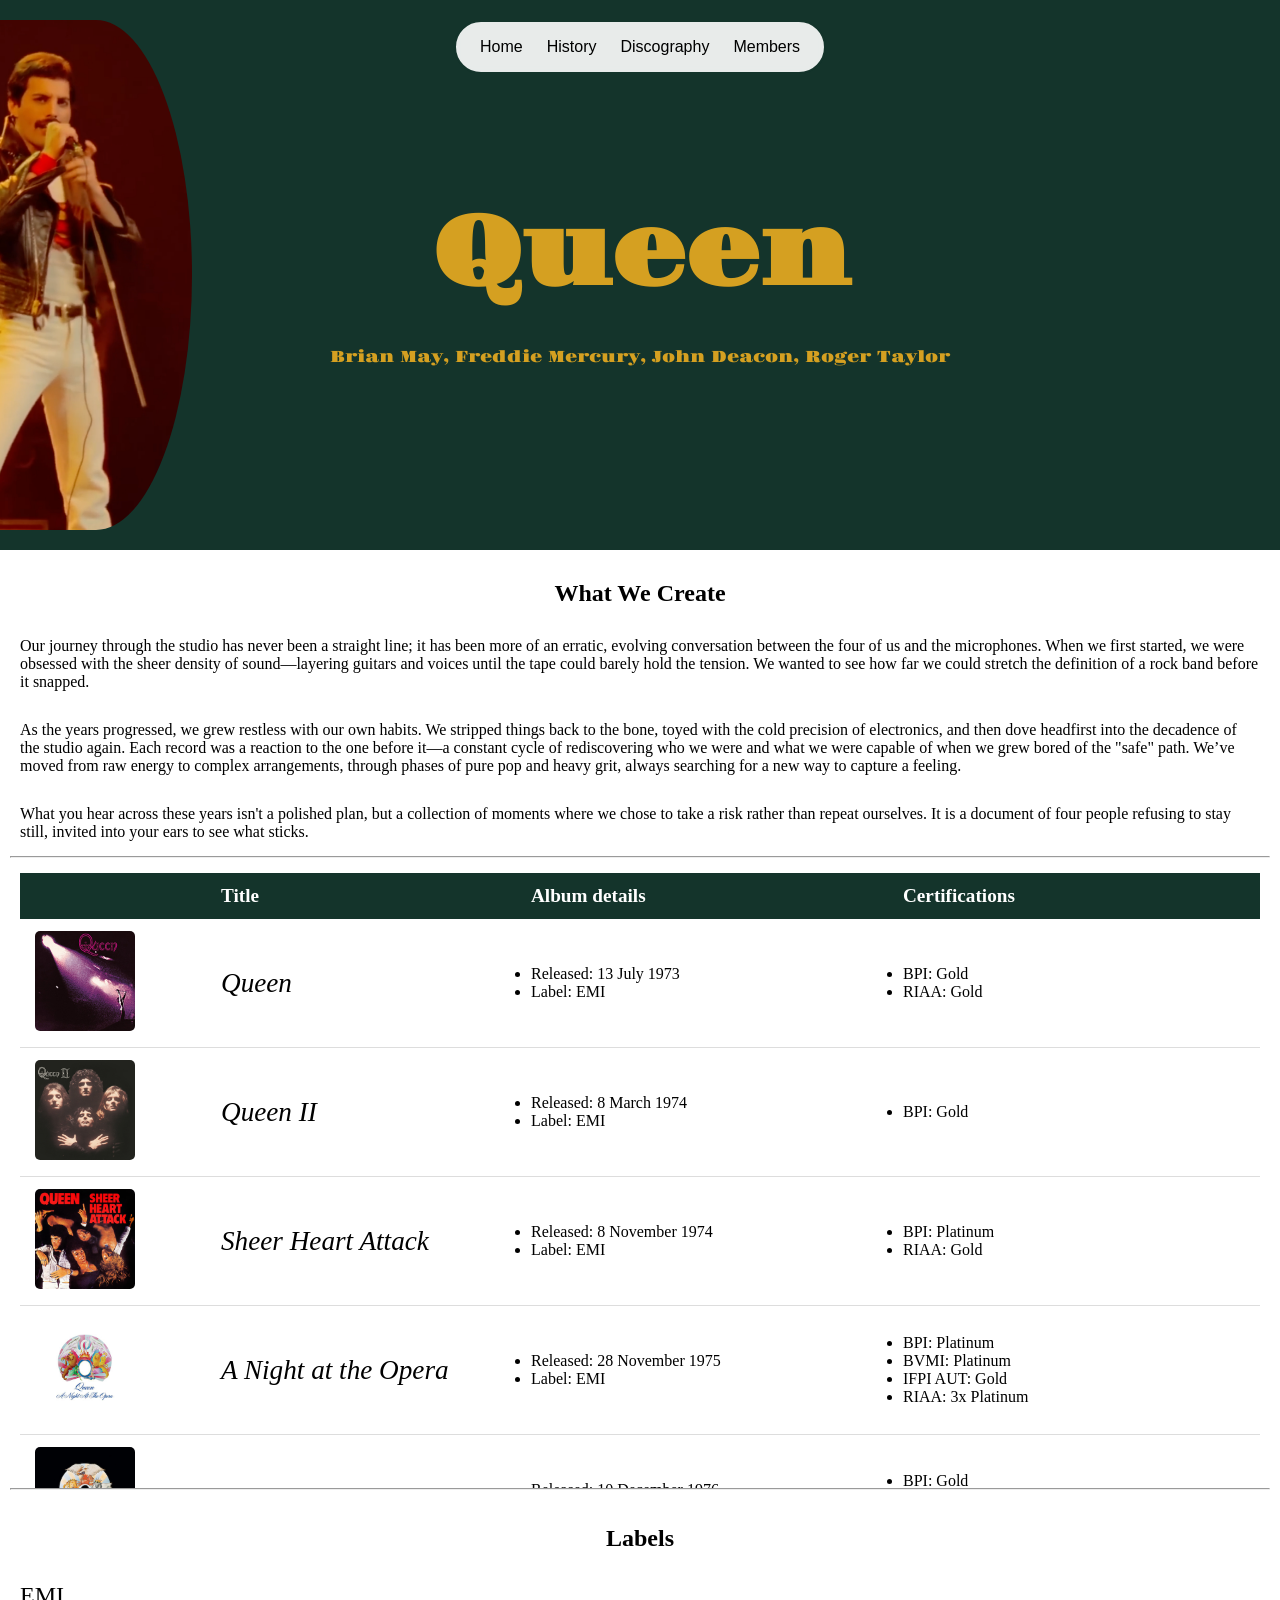
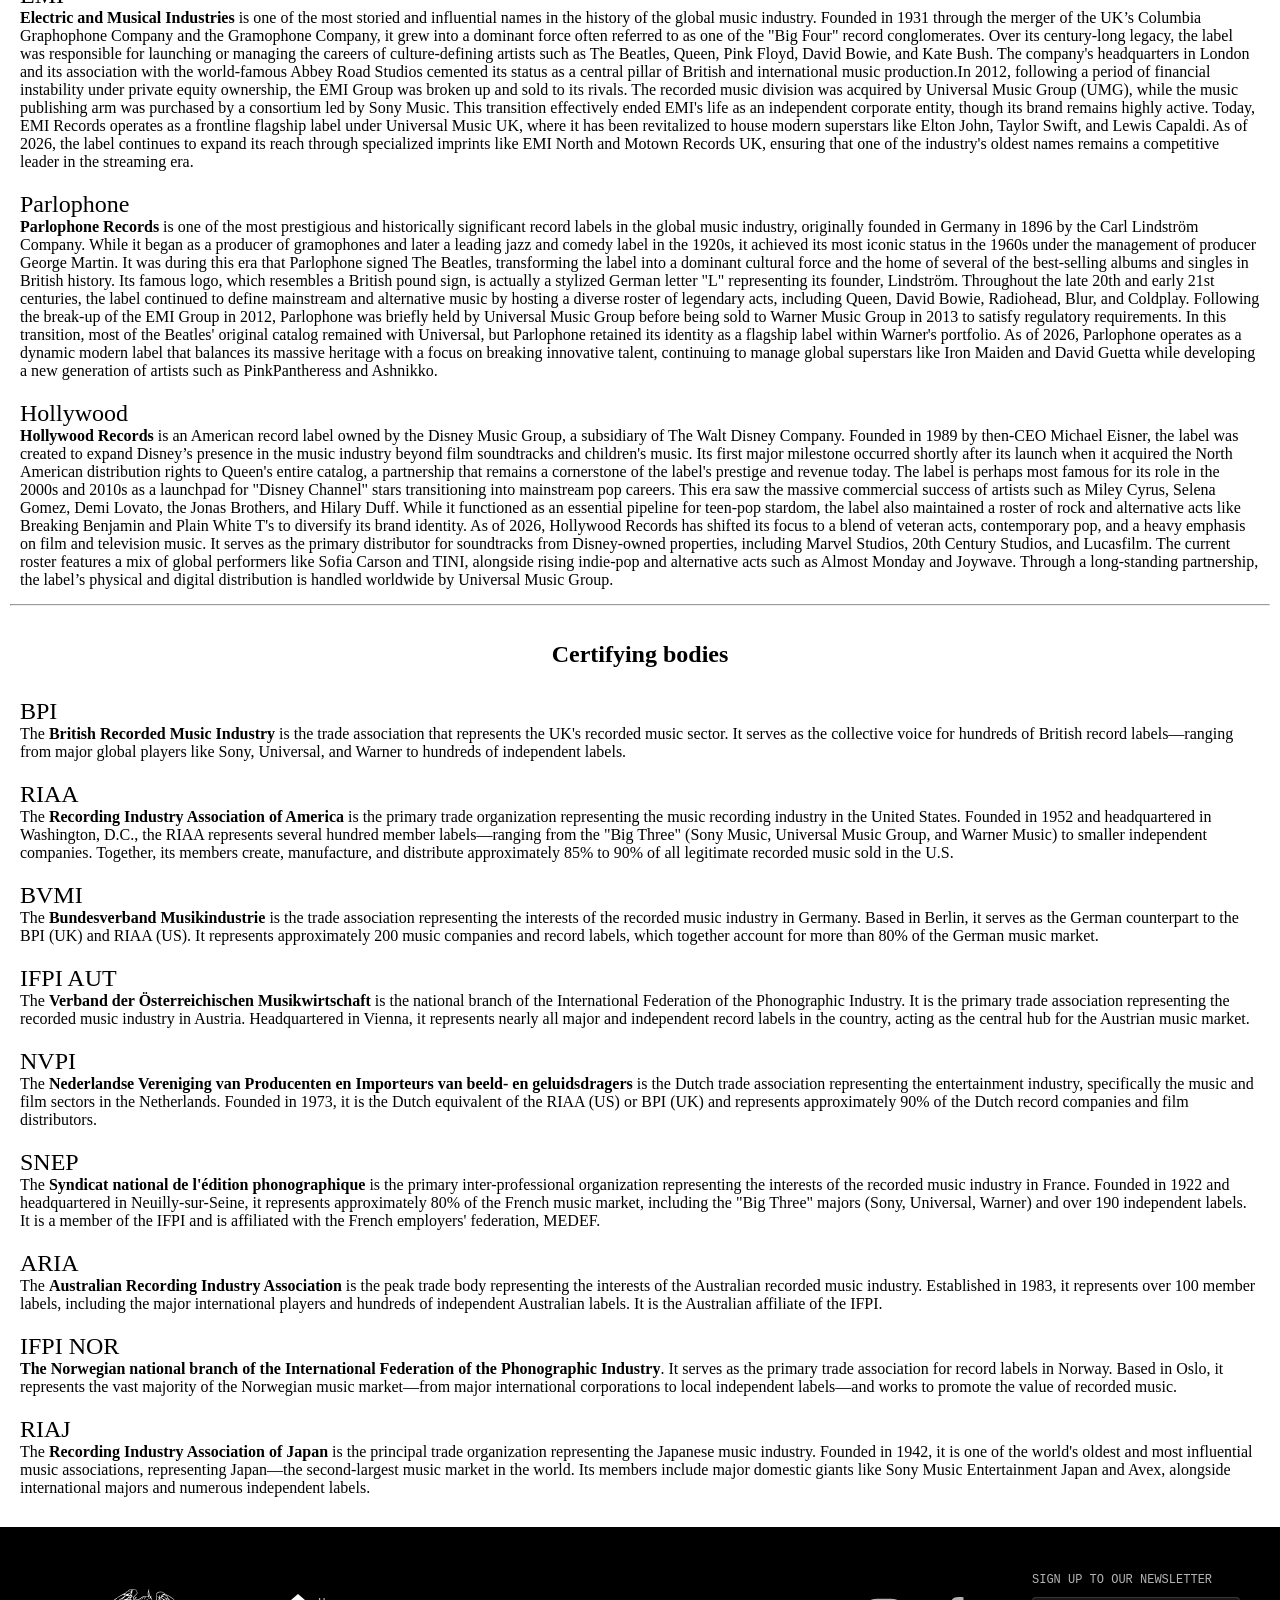
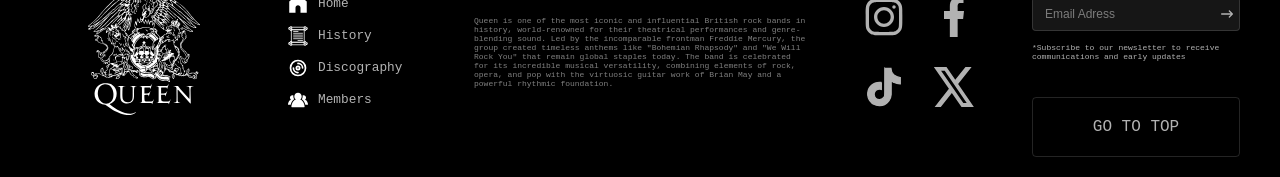
==== commit 9bc8fe0b: "Johns page content" ====
--- a/discography.html
+++ b/discography.html
@@ -861,7 +861,7 @@
         <div id="endblock">
             <div id="emform">
                 <form>
-                    <p style="margin-bottom: 10px; font-size: 12px;">SIGN UP TO OUR NEWSLETTER</p>
+                    <p>SIGN UP TO OUR NEWSLETTER</p>
                     <div id="ebox">
                         <input id="emin" type="email" placeholder="Email Adress">
                         <button type="submit" id="embut">
@@ -872,7 +872,7 @@
                 </form>
             </div>
             <div id="backbut">
-                <div style="width: fit-content; height: fit-content;">
+                <div id="backbut_txt">
                     <a href="#top">GO TO TOP</a>
                 </div>
             </div>
--- a/css/hfnstyle.css
+++ b/css/hfnstyle.css
@@ -290,6 +290,11 @@
     margin-top: 10px;
 }
 
+#backbut_txt {
+    width: fit-content; 
+    height: fit-content;
+}
+
 #ebox {
     background: #ffffff1f;
     border: 1px solid #ffffff33;
@@ -335,6 +340,11 @@
     scale: 1.05;
 }
 
+#emform p {
+    margin-bottom: 10px; 
+    font-size: 12px;
+}
+
 
 
 
@@ -362,7 +372,8 @@
         width: 15%;
     }
     #ftnav {
-        font-size: 0.7em;
+        font-size: 0.8em;
+        line-height: 2.5;
     }
     #socials {
         gap: 30px
